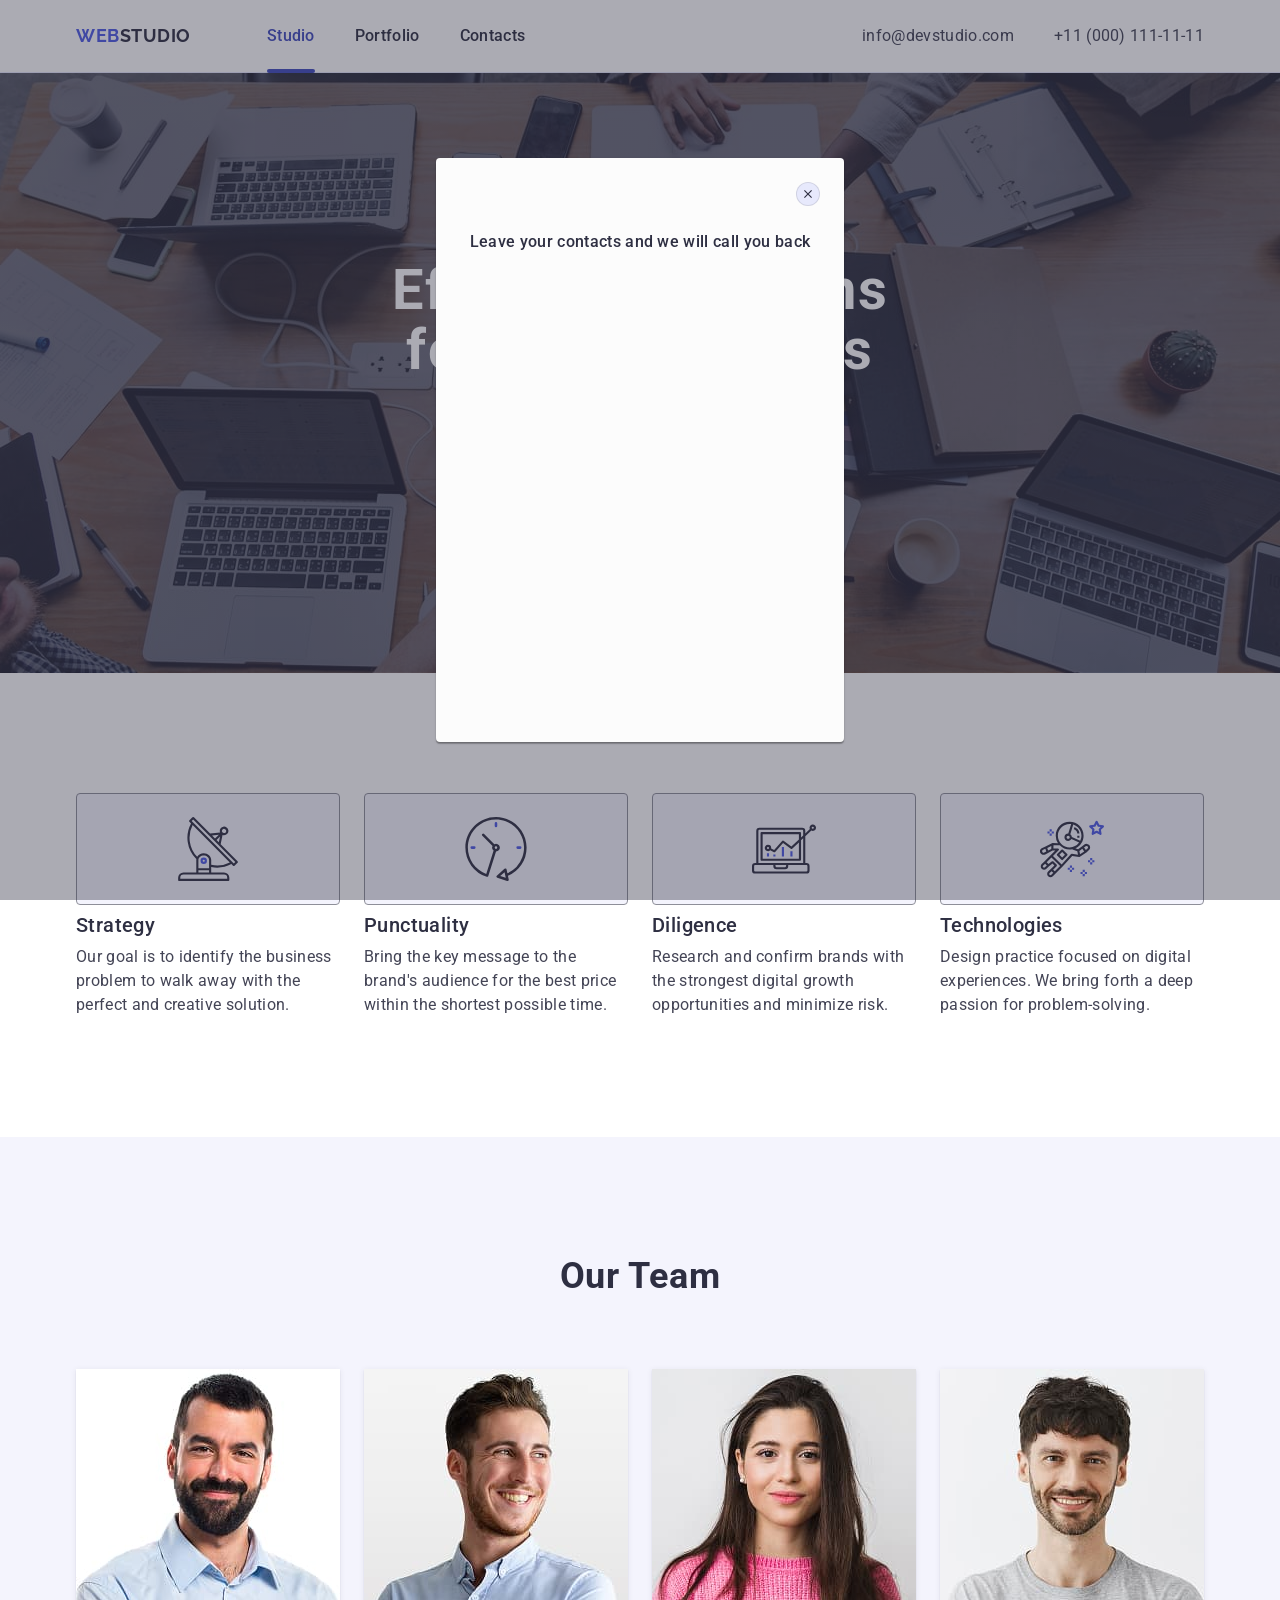
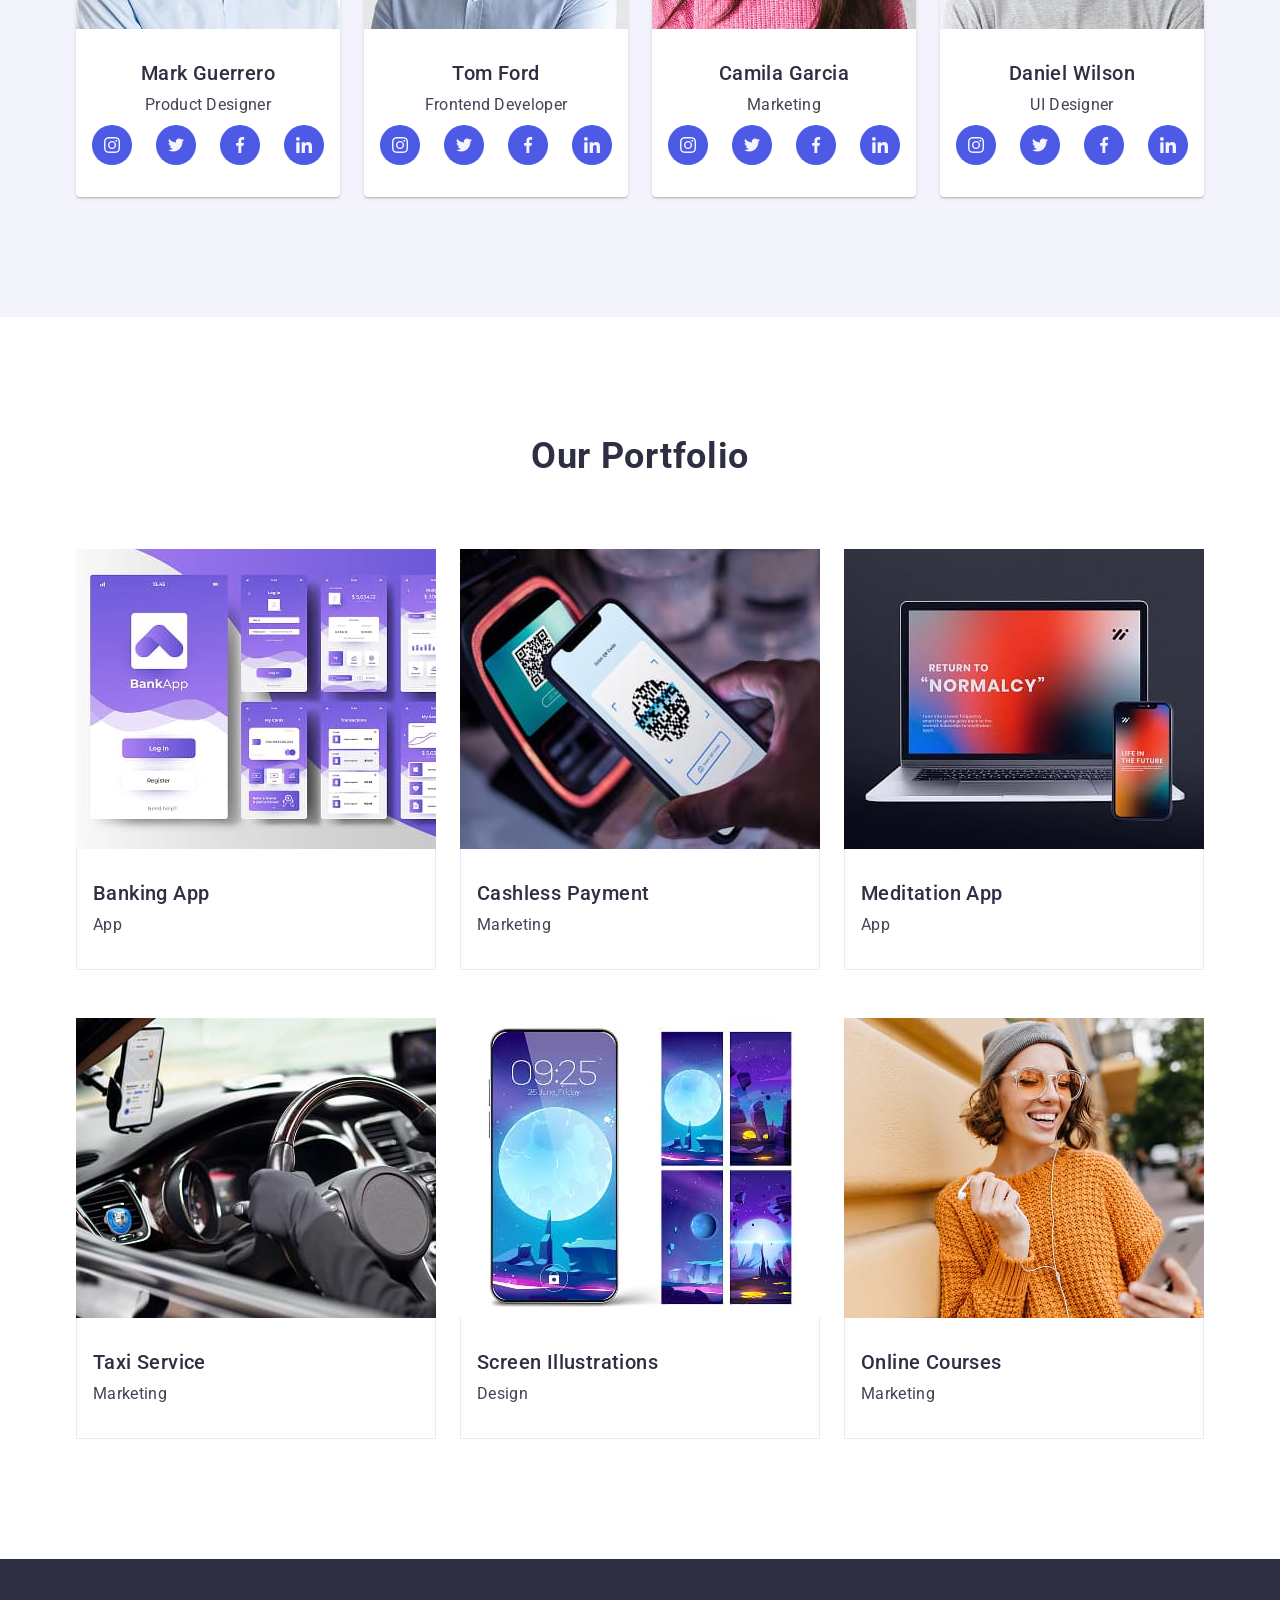
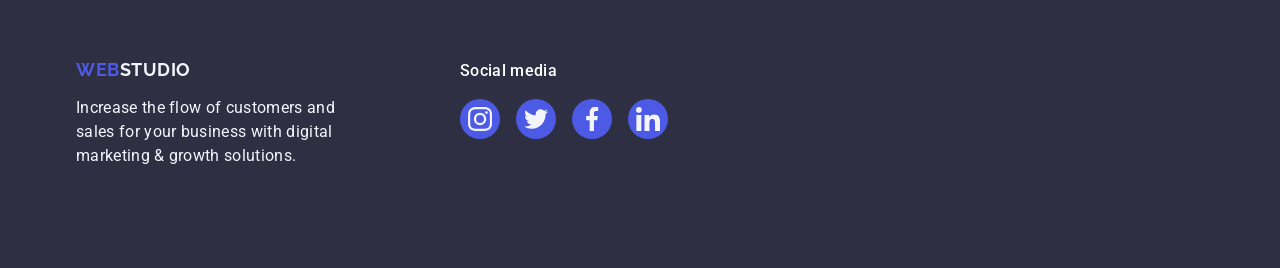
==== index.html @ b30af099 "update file" ====
<!DOCTYPE html>
<html lang="en">
  <head>
    <meta charset="UTF-8" />
    <meta name="viewport" content="width=device-width, initial-scale=1.0" />
    <link rel="preconnect" href="https://fonts.googleapis.com" />
    <link rel="preconnect" href="https://fonts.gstatic.com" crossorigin />
    <link
      href="https://fonts.googleapis.com/css2?family=Raleway:wght@700&family=Roboto:wght@100..900&display=swap"
      rel="stylesheet"
    />
    <link
      rel="stylesheet"
      href="https://cdn.jsdelivr.net/npm/modern-normalize@2.0.0/modern-normalize.min.css"
    />
    <title>Document</title>
    <link rel="stylesheet" href="./css/styles.css" />
  </head>
  <body>
    <!-- HEADER -->
    <header class="header">
      <div class="container header-container">
        <nav class="header-nav">
          <!-- prettier-ignore -->
          <a href="./index.html" class="logo header-logo">
          Web<span class="logo-studio">Studio</span>
        </a>
          <ul class="header-menu">
            <li>
              <a class="header-menu-link current" href="./index.html">Studio</a>
            </li>
            <li><a class="header-menu-link" href="">Portfolio</a></li>
            <li><a class="header-menu-link" href="">Contacts</a></li>
          </ul>
        </nav>
        <address class="contacts">
          <ul class="header-contacts-list">
            <li>
              <a class="header-contacts-link" href="mailto:info@devstudio.com">
                info@devstudio.com
              </a>
            </li>
            <li>
              <a class="header-contacts-link" href="tel:+110001111111">
                +11 (000) 111-11-11
              </a>
            </li>
          </ul>
        </address>
      </div>
    </header>

    <!-- MAIN -->
    <main>
      <!-- HERO SECTION -->
      <section class="hero-section">
        <div class="container">
          <h1 class="hero-title">Effective Solutions for Your Business</h1>
          <button type="button" class="hero-button">Order Service</button>
        </div>
      </section>

      <!-- BENEFITS SECTION -->
      <section class="section">
        <div class="container">
          <h2 class="visually-hidden">Our Benefits</h2>
          <ul class="benefits-list">
            <li class="benefits-item">
              <div class="benefits-icon-wrapper">
                <svg width="64" height="64">
                  <use href="./images/icons.svg#icon-antenna"></use>
                </svg>
              </div>
              <h3 class="benefits-item-title">Strategy</h3>
              <p class="benefits-item-text">
                Our goal is to identify the business problem to walk away with
                the perfect and creative solution.
              </p>
            </li>
            <li class="benefits-item">
              <div class="benefits-icon-wrapper">
                <svg width="64" height="64">
                  <use href="./images/icons.svg#icon-clock"></use>
                </svg>
              </div>
              <h3 class="benefits-item-title">Punctuality</h3>
              <p class="benefits-item-text">
                Bring the key message to the brand's audience for the best price
                within the shortest possible time.
              </p>
            </li>
            <li class="benefits-item">
              <div class="benefits-icon-wrapper">
                <svg width="64" height="64">
                  <use href="./images/icons.svg#icon-diagram"></use>
                </svg>
              </div>
              <h3 class="benefits-item-title">Diligence</h3>
              <p class="benefits-item-text">
                Research and confirm brands with the strongest digital growth
                opportunities and minimize risk.
              </p>
            </li>
            <li class="benefits-item">
              <div class="benefits-icon-wrapper">
                <svg width="64" height="64">
                  <use href="./images/icons.svg#icon-astronaut"></use>
                </svg>
              </div>
              <h3 class="benefits-item-title">Technologies</h3>
              <p class="benefits-item-text">
                Design practice focused on digital experiences. We bring forth a
                deep passion for problem-solving.
              </p>
            </li>
          </ul>
        </div>
      </section>

      <!-- TEAM SECTION -->
      <section class="team-section section">
        <div class="container">
          <h2 class="team-title">Our Team</h2>
          <ul class="team-list">
            <li class="team-item">
              <img
                src="./images/Team-1.jpg"
                alt="A dark-haired bearded man in a light blue shirt"
                width="264"
                height="260"
              />
              <div class="team-content">
                <h3 class="team-item-title">Mark Guerrero</h3>
                <p class="team-item-text">Product Designer</p>
                <ul class="team-social-list">
                  <li class="team-social-item">
                    <a class="team-social-link" href="">
                      <svg class="team-social-icon" width="16" height="16">
                        <use href="./images/icons.svg#icon-instagram"></use>
                      </svg>
                    </a>
                  </li>
                  <li class="team-social-item">
                    <a class="team-social-link" href="">
                      <svg class="team-social-icon" width="16" height="16">
                        <use href="./images/icons.svg#icon-twitter"></use>
                      </svg>
                    </a>
                  </li>
                  <li class="team-social-item">
                    <a class="team-social-link" href="">
                      <svg class="team-social-icon" width="16" height="16">
                        <use href="./images/icons.svg#icon-facebook"></use>
                      </svg>
                    </a>
                  </li>
                  <li class="team-social-item">
                    <a class="team-social-link" href="">
                      <svg class="team-social-icon" width="16" height="16">
                        <use href="./images/icons.svg#icon-linkedin"></use>
                      </svg>
                    </a>
                  </li>
                </ul>
              </div>
            </li>
            <li class="team-item">
              <img
                src="./images/Team-2.jpg"
                alt="A fair-haired man in a light blue shirt"
                width="264"
                height="260"
              />
              <div class="team-content">
                <h3 class="team-item-title">Tom Ford</h3>
                <p class="team-item-text">Frontend Developer</p>
                <ul class="team-social-list">
                  <li class="team-social-item">
                    <a class="team-social-link" href="">
                      <svg class="team-social-icon" width="16" height="16">
                        <use href="./images/icons.svg#icon-instagram"></use>
                      </svg>
                    </a>
                  </li>
                  <li class="team-social-item">
                    <a class="team-social-link" href="">
                      <svg class="team-social-icon" width="16" height="16">
                        <use href="./images/icons.svg#icon-twitter"></use>
                      </svg>
                    </a>
                  </li>
                  <li class="team-social-item">
                    <a class="team-social-link" href="">
                      <svg class="team-social-icon" width="16" height="16">
                        <use href="./images/icons.svg#icon-facebook"></use>
                      </svg>
                    </a>
                  </li>
                  <li class="team-social-item">
                    <a class="team-social-link" href="">
                      <svg class="team-social-icon" width="16" height="16">
                        <use href="./images/icons.svg#icon-linkedin"></use>
                      </svg>
                    </a>
                  </li>
                </ul>
              </div>
            </li>
            <li class="team-item">
              <img
                src="./images/Team-3.jpg"
                alt="A dark-haired woman in a pink sweater"
                width="264"
                height="260"
              />
              <div class="team-content">
                <h3 class="team-item-title">Camila Garcia</h3>
                <p class="team-item-text">Marketing</p>
                <ul class="team-social-list">
                  <li class="team-social-item">
                    <a class="team-social-link" href="">
                      <svg class="team-social-icon" width="16" height="16">
                        <use href="./images/icons.svg#icon-instagram"></use>
                      </svg>
                    </a>
                  </li>
                  <li class="team-social-item">
                    <a class="team-social-link" href="">
                      <svg class="team-social-icon" width="16" height="16">
                        <use href="./images/icons.svg#icon-twitter"></use>
                      </svg>
                    </a>
                  </li>
                  <li class="team-social-item">
                    <a class="team-social-link" href="">
                      <svg class="team-social-icon" width="16" height="16">
                        <use href="./images/icons.svg#icon-facebook"></use>
                      </svg>
                    </a>
                  </li>
                  <li class="team-social-item">
                    <a class="team-social-link" href="">
                      <svg class="team-social-icon" width="16" height="16">
                        <use href="./images/icons.svg#icon-linkedin"></use>
                      </svg>
                    </a>
                  </li>
                </ul>
              </div>
            </li>
            <li class="team-item">
              <img
                src="./images/Team-4.jpg"
                alt="A dark-haired man in a gray T-shirt"
                width="264"
                height="260"
              />
              <div class="team-content">
                <h3 class="team-item-title">Daniel Wilson</h3>
                <p class="team-item-text">UI Designer</p>
                <ul class="team-social-list">
                  <li class="team-social-item">
                    <a class="team-social-link" href="">
                      <svg class="team-social-icon" width="16" height="16">
                        <use href="./images/icons.svg#icon-instagram"></use>
                      </svg>
                    </a>
                  </li>
                  <li class="team-social-item">
                    <a class="team-social-link" href="">
                      <svg class="team-social-icon" width="16" height="16">
                        <use href="./images/icons.svg#icon-twitter"></use>
                      </svg>
                    </a>
                  </li>
                  <li class="team-social-item">
                    <a class="team-social-link" href="">
                      <svg class="team-social-icon" width="16" height="16">
                        <use href="./images/icons.svg#icon-facebook"></use>
                      </svg>
                    </a>
                  </li>
                  <li class="team-social-item">
                    <a class="team-social-link" href="">
                      <svg class="team-social-icon" width="16" height="16">
                        <use href="./images/icons.svg#icon-linkedin"></use>
                      </svg>
                    </a>
                  </li>
                </ul>
              </div>
            </li>
          </ul>
        </div>
      </section>

      <!-- PORTFOLIO SECTION -->
      <section class="section">
        <div class="container">
          <h2 class="portfolio-title">Our Portfolio</h2>
          <ul class="portfolio-list">
            <li class="portfolio-item">
              <div class="portfolio-wrapper">
                <img
                  src="./images/Portfolio-1.jpg"
                  alt="Banking app"
                  width="360"
                  height="300"
                />
                <p class="overlay">
                  14 Stylish and User-Friendly App Design Concepts · Task
                  Manager App · Calorie Tracker App · Exotic Fruit Ecommerce App
                  · Cloud Storage App
                </p>
              </div>
              <div class="portfolio-content">
                <h3 class="portfolio-item-title">Banking App</h3>
                <p class="portfolio-item-text">App</p>
              </div>
            </li>
            <li class="portfolio-item">
              <div class="portfolio-wrapper">
                <img
                  src="./images/Portfolio-2.jpg"
                  alt="Mobile phone"
                  width="360"
                  height="300"
                />
                <p class="overlay">
                  14 Stylish and User-Friendly App Design Concepts · Task
                  Manager App · Calorie Tracker App · Exotic Fruit Ecommerce App
                  · Cloud Storage App
                </p>
              </div>
              <div class="portfolio-content">
                <h3 class="portfolio-item-title">Cashless Payment</h3>
                <p class="portfolio-item-text">Marketing</p>
              </div>
            </li>
            <li class="portfolio-item">
              <div class="portfolio-wrapper">
                <img
                  src="./images/Portfolio-3.jpg"
                  alt="Laptop and mobile phone"
                  width="360"
                  height="300"
                />
                <p class="overlay">
                  14 Stylish and User-Friendly App Design Concepts · Task
                  Manager App · Calorie Tracker App · Exotic Fruit Ecommerce App
                  · Cloud Storage App
                </p>
              </div>
              <div class="portfolio-content">
                <h3 class="portfolio-item-title">Meditation App</h3>
                <p class="portfolio-item-text">App</p>
              </div>
            </li>
            <li class="portfolio-item">
              <div class="portfolio-wrapper">
                <img
                  src="./images/Portfolio-4.jpg"
                  alt="Steering wheel"
                  width="360"
                  height="300"
                />
                <p class="overlay">
                  14 Stylish and User-Friendly App Design Concepts · Task
                  Manager App · Calorie Tracker App · Exotic Fruit Ecommerce App
                  · Cloud Storage App
                </p>
              </div>
              <div class="portfolio-content">
                <h3 class="portfolio-item-title">Taxi Service</h3>
                <p class="portfolio-item-text">Marketing</p>
              </div>
            </li>
            <li class="portfolio-item">
              <div class="portfolio-wrapper">
                <img
                  src="./images/Portfolio-5.jpg"
                  alt="Mobile phone and images of the moon"
                  width="360"
                  height="300"
                />
                <p class="overlay">
                  14 Stylish and User-Friendly App Design Concepts · Task
                  Manager App · Calorie Tracker App · Exotic Fruit Ecommerce App
                  · Cloud Storage App
                </p>
              </div>
              <div class="portfolio-content">
                <h3 class="portfolio-item-title">Screen Illustrations</h3>
                <p class="portfolio-item-text">Design</p>
              </div>
            </li>
            <li class="portfolio-item">
              <div class="portfolio-wrapper">
                <img
                  src="./images/Portfolio-6.jpg"
                  alt="Girl in orange sweater"
                  width="360"
                  height="300"
                />
                <p class="overlay">
                  14 Stylish and User-Friendly App Design Concepts · Task
                  Manager App · Calorie Tracker App · Exotic Fruit Ecommerce App
                  · Cloud Storage App
                </p>
              </div>
              <div class="portfolio-content">
                <h3 class="portfolio-item-title">Online Courses</h3>
                <p class="portfolio-item-text">Marketing</p>
              </div>
            </li>
          </ul>
        </div>
      </section>
    </main>

    <!-- FOOTER -->
    <footer class="footer">
      <div class="container footer-container">
        <div class="footer-wrapper">
          <!-- prettier-ignore -->
          <a class="logo footer-logo" href="./index.html">
          Web<span class="footer-logo-studio">Studio</span>
        </a>
          <p class="footer-text">
            Increase the flow of customers and sales for your business with
            digital marketing & growth solutions.
          </p>
        </div>

        <div>
          <p class="footer-title">Social media</p>
          <ul class="footer-icon-list">
            <li class="footer-icon-item">
              <a href="" class="footer-icon-link">
                <svg class="footer-icon" width="24" height="24">
                  <use href="./images/icons.svg#icon-instagram"></use>
                </svg>
              </a>
            </li>
            <li class="footer-icon-item">
              <a href="" class="footer-icon-link">
                <svg class="footer-icon" width="24" height="24">
                  <use href="./images/icons.svg#icon-twitter"></use>
                </svg>
              </a>
            </li>
            <li class="footer-icon-item">
              <a href="" class="footer-icon-link">
                <svg class="footer-icon" width="24" height="24">
                  <use href="./images/icons.svg#icon-facebook"></use>
                </svg>
              </a>
            </li>
            <li class="footer-icon-item">
              <a href="" class="footer-icon-link">
                <svg class="footer-icon" width="24" height="24">
                  <use href="./images/icons.svg#icon-linkedin"></use>
                </svg>
              </a>
            </li>
          </ul>
        </div>
      </div>
    </footer>

    <div class="backdrop is-open">
      <div class="modal">
        <button type="button" class="modal-close-btn">
          <svg class="modal-close-icon" width="8" height="8">
            <use href="./images/icons.svg#icon-close"></use>
          </svg>
        </button>
        <p class="modal-title">Leave your contacts and we will call you back</p>
      </div>
    </div>
  </body>
</html>
---- css/styles.css ----
body {
  font-family: 'Roboto', sans-serif;
  background-color: #ffffff;
  color: #434455;
}

h1,
h2,
h3,
h4,
h5,
h6,
p {
  margin: 0;
}

ul {
  list-style-type: none;
  margin: 0;
  padding-left: 0;
}

a {
  text-decoration: none;
}

img {
  display: block;
  width: 100%;
  height: auto;
}

.section {
  padding: 120px 0;
}

.container {
  max-width: 1158px;
  padding: 0 15px;
  margin: 0 auto;
}

/* HEADER */

.header {
  border-bottom: 1px solid #e7e9fc;
  box-shadow: 0px 2px 1px rgba(46, 47, 66, 0.08),
    0px 1px 1px rgba(46, 47, 66, 0.16), 0px 1px 6px rgba(46, 47, 66, 0.08);
}

.header-container {
  display: flex;
  justify-content: space-between;
}

.header-nav {
  display: flex;
  align-items: center;
}

.logo {
  font-family: 'Raleway', sans-serif;
  font-weight: 700;
  font-size: 18px;
  color: #4d5ae5;
  text-transform: uppercase;
  letter-spacing: 0.03em;
  line-height: 1.17;
  text-align: left;
}

.header-logo {
  margin-right: 76px;
}

.logo-studio {
  color: #2e2f42;
}

.header-menu {
  display: flex;
  gap: 40px;
}

.header-menu-link {
  font-size: 16px;
  font-weight: 500;
  color: #2e2f42;
  line-height: 1.5;
  letter-spacing: 0.02em;
  text-align: left;

  display: inline-block;
  padding: 24px 0;

  position: relative;
  transition: color 250ms cubic-bezier(0.4, 0, 0.2, 1);
}

.header-menu-link:hover,
.header-menu-link:focus {
  color: #404bbf;
}

.current {
  color: #404bbf;
}

.header-menu-link.current::after {
  position: absolute;
  content: '';
  display: block;
  left: 0;
  bottom: -1px;
  width: 100%;
  height: 4px;
  background-color: #404bbf;
  border-radius: 2px;
}

.contacts {
  font-style: normal;
}

.header-contacts-list {
  display: flex;
  gap: 40px;
}

.header-contacts-link {
  font-size: 16px;
  color: #434455;
  line-height: 1.5;
  letter-spacing: 0.02em;
  text-align: left;

  display: inline-block;
  padding: 24px 0;

  transition: color 250ms cubic-bezier(0.4, 0, 0.2, 1);
}

.header-contacts-link:hover,
.header-contacts-link:focus {
  color: #404bbf;
}

/* HERO SECTION */

.hero-section {
  max-width: 1440px;
  margin: 0 auto;
  background-color: #2e2f42;
  padding: 188px 0;
  background-image: linear-gradient(
      rgba(46, 47, 66, 0.7),
      rgba(46, 47, 66, 0.7)
    ),
    url(../images/Hero.jpg);
  background-repeat: no-repeat;
  background-position: center;
  background-size: cover;
}

.hero-title {
  font-size: 56px;
  color: #ffffff;
  line-height: 1.07;
  letter-spacing: 0.02em;
  text-align: center;

  max-width: 496px;
  margin: 0 auto;
}

.hero-button {
  font-size: 16px;
  font-weight: 500;
  background-color: #4d5ae5;
  color: #ffffff;
  line-height: 1.5;
  letter-spacing: 0.04em;
  text-align: center;
  cursor: pointer;
  display: block;
  margin: 48px auto 0 auto;
  padding: 16px 32px;
  border: none;
  border-radius: 4px;
  min-width: 169px;
  transition: background-color 250ms cubic-bezier(0.4, 0, 0.2, 1);
}

.hero-button:hover,
.hero-button:focus {
  background-color: #404bbf;
}

/* BENEFITS SECTION */

.visually-hidden {
  position: absolute;
  width: 1px;
  height: 1px;
  margin: -1px;
  border: 0;
  padding: 0;
  white-space: nowrap;
  clip-path: inset(100%);
  clip: rect(0, 0, 0, 0);
  overflow: hidden;
}

.benefits-list {
  display: flex;
  gap: 24px;
}

.benefits-item {
  width: calc((100% - 72px) / 4);
}

.benefits-icon-wrapper {
  display: flex;
  width: 100%;
  height: 112px;
  background-color: #f4f4fd;
  border: 1px solid #8e8f99;
  border-radius: 4px;
  justify-content: center;
  align-items: center;
  margin-bottom: 8px;
}

.benefits-item-title {
  font-size: 20px;
  font-weight: 500;
  color: #2e2f42;
  line-height: 1.2;
  letter-spacing: 0.02em;
  text-align: left;
  margin-bottom: 8px;
}

.benefits-item-text {
  font-size: 16px;
  color: #434455;
  line-height: 1.5;
  letter-spacing: 0.02em;
  text-align: left;
}

/* TEAM SECTION */

.team-section {
  background-color: #f4f4fd;
}

.team-title {
  font-size: 36px;
  color: #2e2f42;
  line-height: 1.11;
  letter-spacing: 0.02em;
  text-align: center;
  text-transform: capitalize;
  margin-bottom: 72px;
}

.team-list {
  display: flex;
  gap: 24px;
}

.team-item {
  background-color: #ffffff;
  border-radius: 0 0 4px 4px;
  width: calc((100% - 72px) / 4);
  box-shadow: 0 2px 1px 0 rgba(46, 47, 66, 0.08),
    0 1px 1px 0 rgba(46, 47, 66, 0.16), 0 1px 6px 0 rgba(46, 47, 66, 0.08);
}

.team-item-title {
  font-size: 20px;
  font-weight: 500;
  color: #2e2f42;
  line-height: 1.2;
  letter-spacing: 0.02em;
  text-align: center;
  margin-bottom: 8px;
}

.team-item-text {
  font-size: 16px;
  color: #434455;
  line-height: 1.5;
  letter-spacing: 0.02em;
  text-align: center;
  margin-bottom: 8px;
}

.team-content {
  padding: 32px 0;
}

.team-social-list {
  display: flex;
  justify-content: center;
  gap: 24px;
}

.team-social-item {
  width: 40px;
  height: 40px;
}

.team-social-link {
  background-color: #4d5ae5;
  display: flex;
  justify-content: center;
  align-items: center;
  width: 100%;
  height: 100%;
  border-radius: 50%;
  transition: background-color 250ms cubic-bezier(0.4, 0, 0.2, 1);
}

.team-social-link:hover,
.team-social-link:focus {
  background-color: #404bbf;
}

.team-social-icon {
  fill: #f4f4fd;
}

/* PORTFOLIO SECTION */

.portfolio-title {
  font-size: 36px;
  color: #2e2f42;
  line-height: 1.11;
  letter-spacing: 0.02em;
  text-align: center;
  text-transform: capitalize;
  margin-bottom: 72px;
}

.portfolio-list {
  display: flex;
  flex-wrap: wrap;
  column-gap: 24px;
  row-gap: 48px;
}

.portfolio-item {
  width: calc((100% - 48px) / 3);
  box-shadow: none;
  transition: box-shadow 250ms cubic-bezier(0.4, 0, 0.2, 1);
  cursor: pointer;
}

.portfolio-item:hover,
.portfolio-item:focus {
  box-shadow: 0 2px 1px 0 rgba(46, 47, 66, 0.08),
    0 1px 1px 0 rgba(46, 47, 66, 0.16), 0 1px 6px 0 rgba(46, 47, 66, 0.08);
}

.portfolio-wrapper {
  position: relative;
  overflow: hidden;
}

.overlay {
  position: absolute;
  top: 0;
  left: 0;
  transform: translateY(100%);
  transition: transform 250ms cubic-bezier(0.4, 0, 0.2, 1);
  background-color: #4d5ae5;
  width: 100%;
  height: 100%;
  padding: 40px 32px;
  color: #f4f4fd;
  font-size: 16px;
  line-height: 1.5;
  letter-spacing: 0.02em;
}

.portfolio-item:hover .overlay,
.portfolio-item:focus .overlay {
  transform: translateY(0);
}

.portfolio-item-title {
  font-size: 20px;
  font-weight: 500;
  color: #2e2f42;
  line-height: 1.2;
  letter-spacing: 0.02em;
  text-align: left;
  margin-bottom: 8px;
}

.portfolio-item-text {
  font-size: 16px;
  color: #434455;
  line-height: 1.5;
  letter-spacing: 0.02em;
  text-align: left;
}

.portfolio-content {
  padding: 32px 16px;
  border-bottom: 1px solid #e7e9fc;
  border-left: 1px solid #e7e9fc;
  border-right: 1px solid #e7e9fc;
}

/* FOOTER */

.footer {
  background-color: #2e2f42;
  padding: 100px 0;
}

.footer-logo {
  display: inline-block;
  margin-bottom: 16px;
}

.footer-logo-studio {
  color: #f4f4fd;
}

.footer-text {
  font-size: 16px;
  color: #f4f4fd;
  line-height: 1.5;
  letter-spacing: 0.02em;
  text-align: left;
  width: 264px;
}

.footer-container {
  display: flex;
  align-items: baseline;
}

.footer-wrapper {
  margin-right: 120px;
}

.footer-title {
  font-weight: 500;
  font-size: 16px;
  line-height: 1.5;
  letter-spacing: 0.02em;
  color: #fff;
  margin-bottom: 16px;
}

.footer-icon-list {
  display: flex;
  justify-content: center;
  gap: 16px;
}

.footer-icon-item {
  width: 40px;
  height: 40px;
}

.footer-icon-link {
  display: flex;
  justify-content: center;
  align-items: center;
  width: 100%;
  height: 100%;
  background-color: #4d5ae5;
  border-radius: 50%;
  transition: background-color 250ms cubic-bezier(0.4, 0, 0.2, 1);
}

.footer-icon-link:hover,
.footer-icon-link:focus {
  background-color: #31d0aa;
}

.footer-icon {
  fill: #f4f4fd;
}

.backdrop {
  position: fixed;
  top: 0;
  left: 0;
  width: 100%;
  height: 100%;
  background-color: rgba(46, 47, 66, 0.4);
  opacity: 0;
  visibility: hidden;
  pointer-events: none;
}

.backdrop.is-open {
  opacity: 1;
  visibility: visible;
  pointer-events: auto;
  transition: opacity 250ms cubic-bezier(0.4, 0, 0.2, 1),
    visibility 250ms cubic-bezier(0.4, 0, 0.2, 1);
}

.modal {
  position: absolute;
  top: 50%;
  left: 50%;
  width: 408px;
  min-height: 584px;
  border-radius: 4px;
  box-shadow: 0 1px 1px 0 rgba(0, 0, 0, 0.14), 0 1px 3px 0 rgba(0, 0, 0, 0.12),
    0 2px 1px 0 rgba(0, 0, 0, 0.2);
  background-color: #fcfcfc;
  transform: translate(-50%, -50%);
  transition: transform 250ms cubic-bezier(0.4, 0, 0.2, 1);
  padding: 24px;
}

.backdrop:not(.is-open) .modal {
  transform: translate(-50%, -50%), scaleX(1.5);
}

.modal-close-btn {
  display: flex;
  justify-content: center;
  align-items: center;
  width: 24px;
  height: 24px;
  border-radius: 100%;
  border: 1px solid rgba(0, 0, 0, 0.1);
  background-color: #e7e9fc;
  transition: background-color 250ms cubic-bezier(0.4, 0, 0.2, 1),
    border 250ms cubic-bezier(0.4, 0, 0.2, 1);

  position: absolute;
  top: 24px;
  right: 24px;
}

.modal-close-btn:hover,
.modal-close-btn:focus {
  background-color: #404bbf;
  border: none;
}

.modal-close-icon {
  fill: #2e2f42;
  transition: fill 250ms cubic-bezier(0.4, 0, 0.2, 1);
}

.modal-close-btn:hover .modal-close-icon {
  fill: #ffffff;
}

.modal-close-btn:focus .modal-close-icon {
  fill: #ffffff;
}

.modal-title {
  font-weight: 500;
  font-size: 16px;
  line-height: 1.5;
  letter-spacing: 0.02em;
  text-align: center;
  color: #2e2f42;
  margin-top: 48px;
}
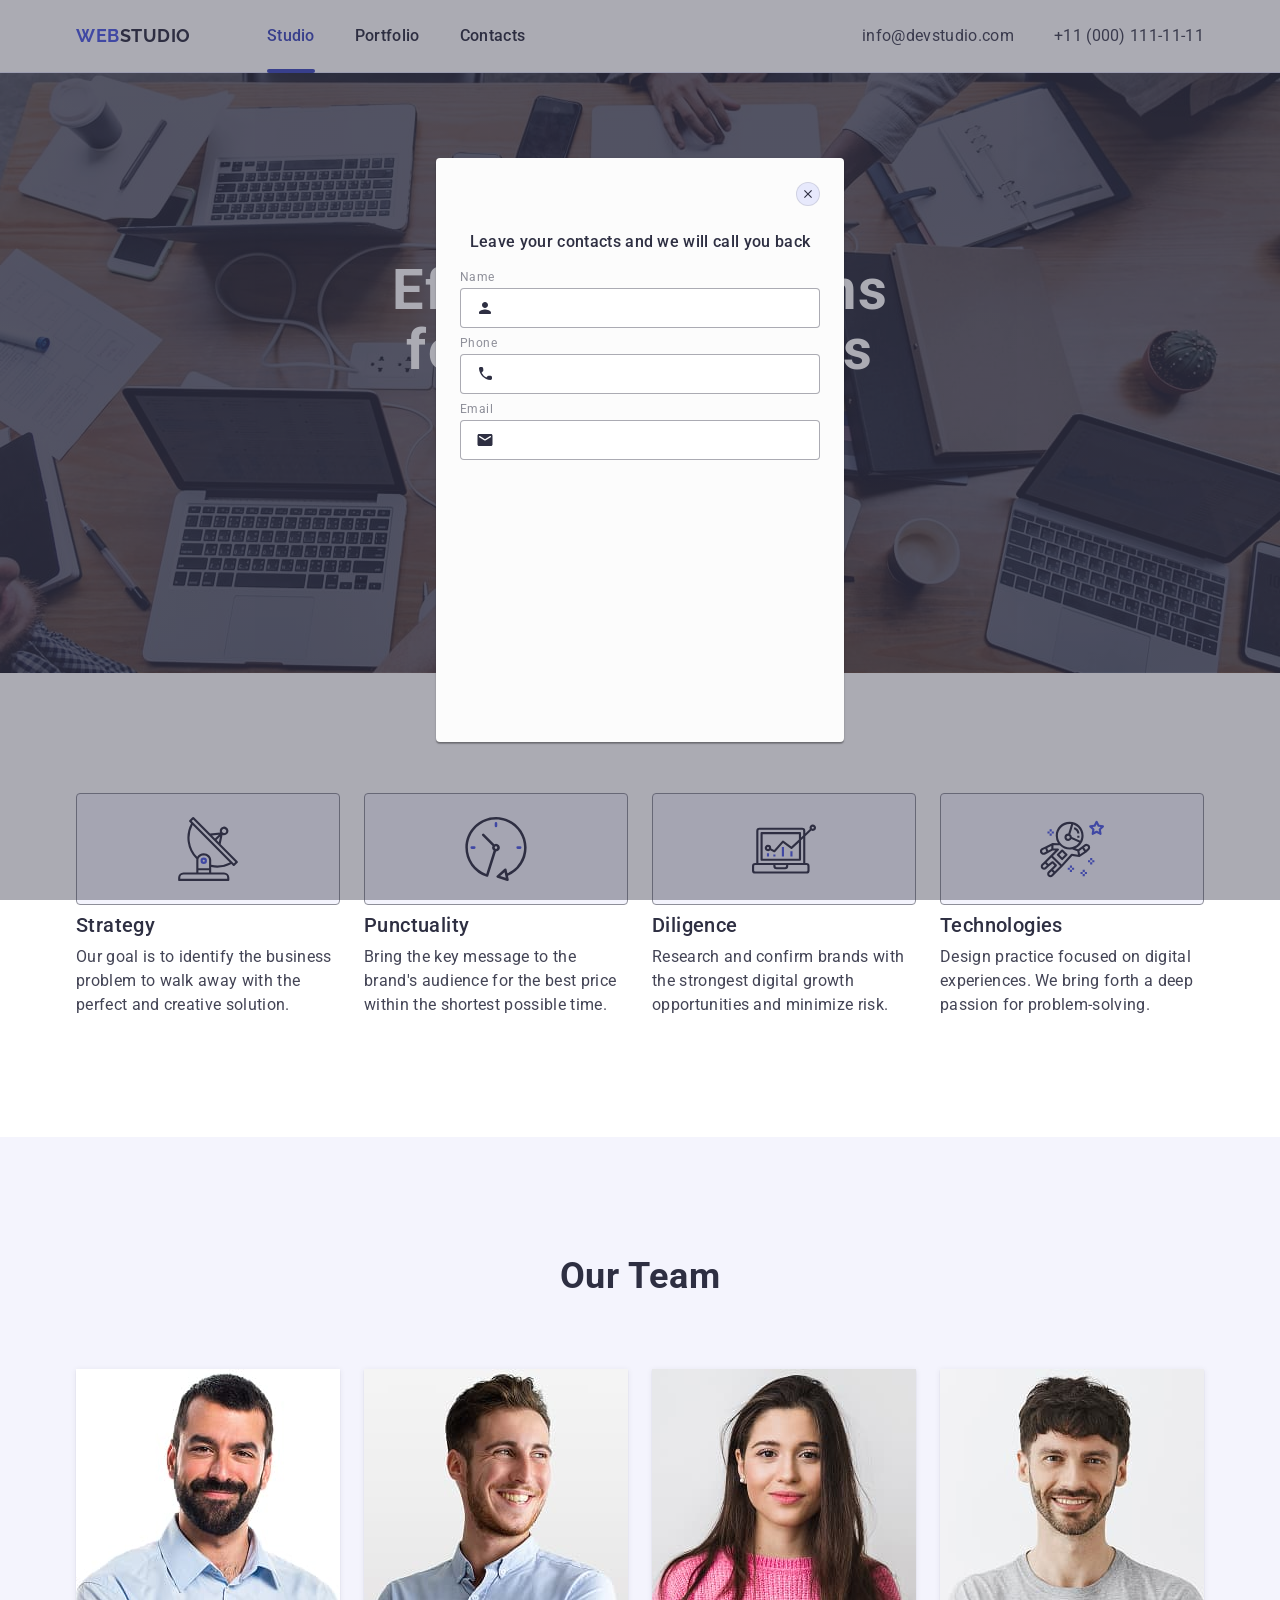
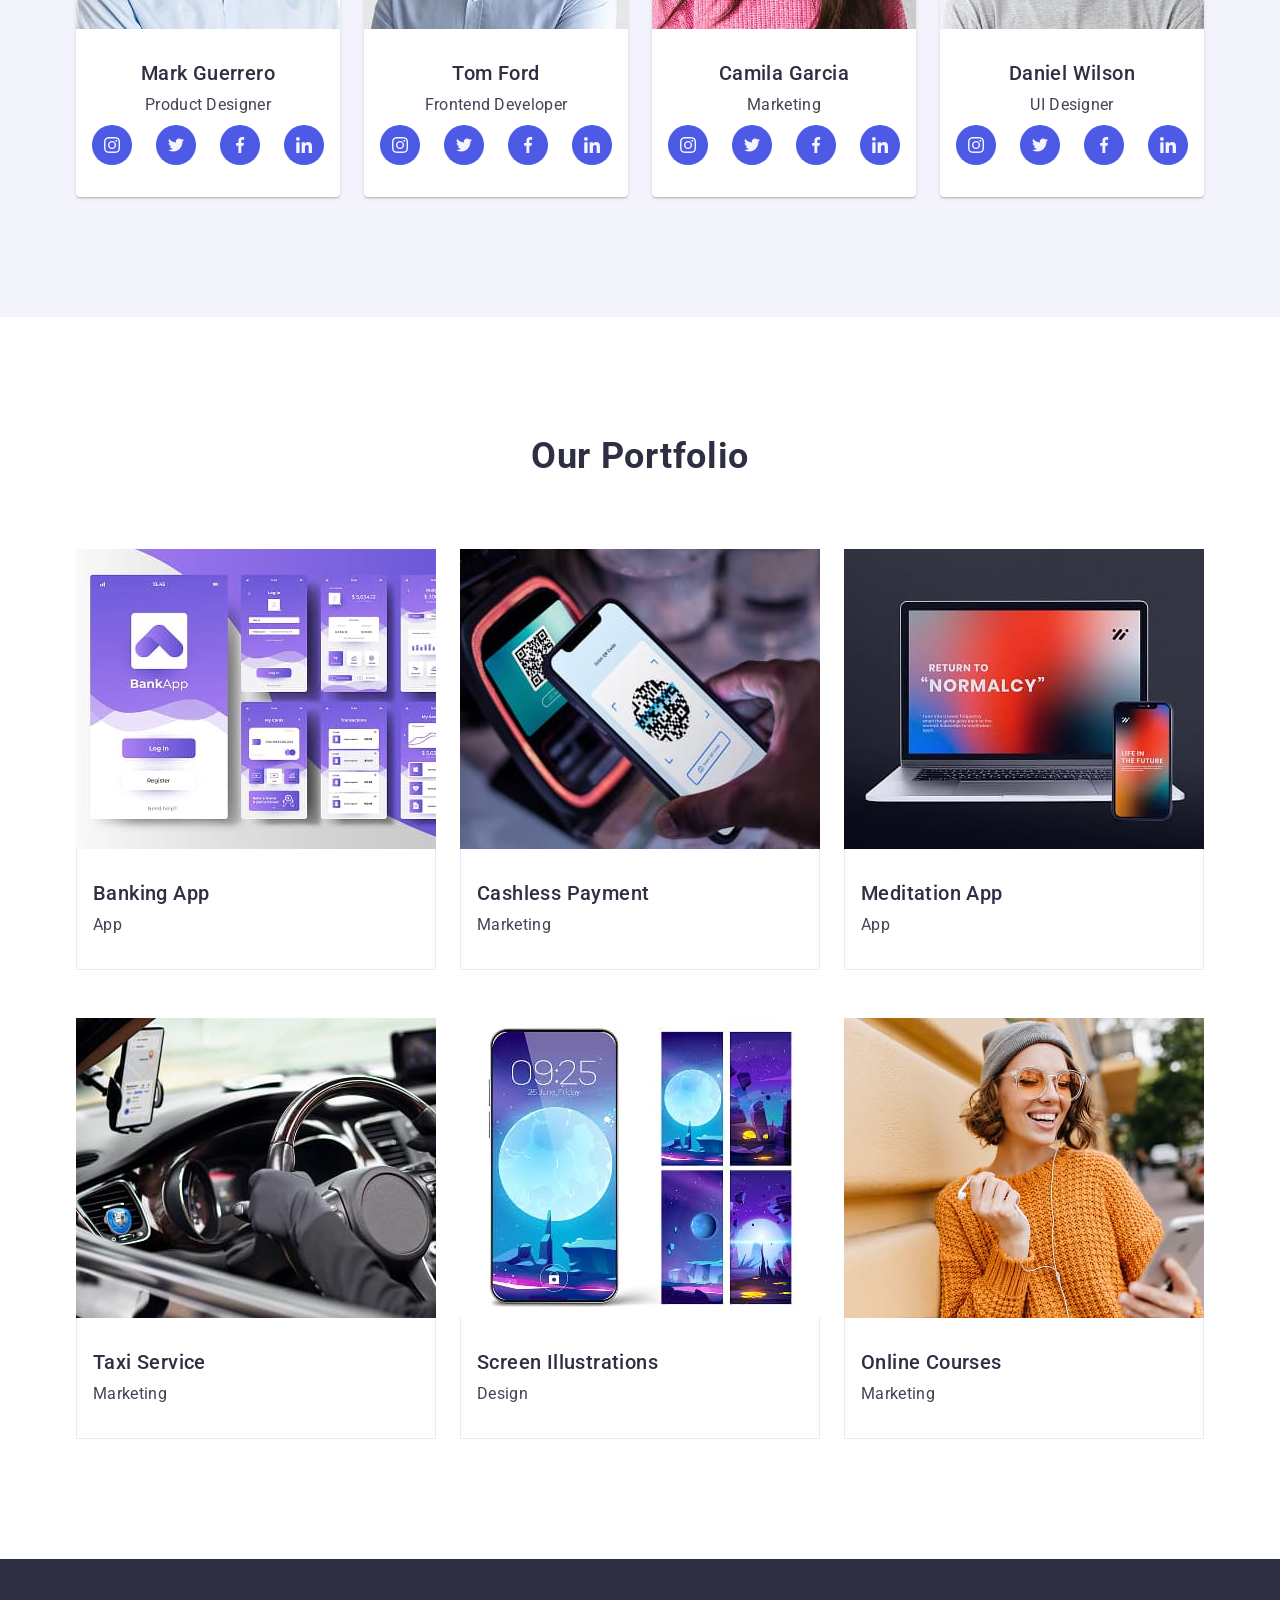
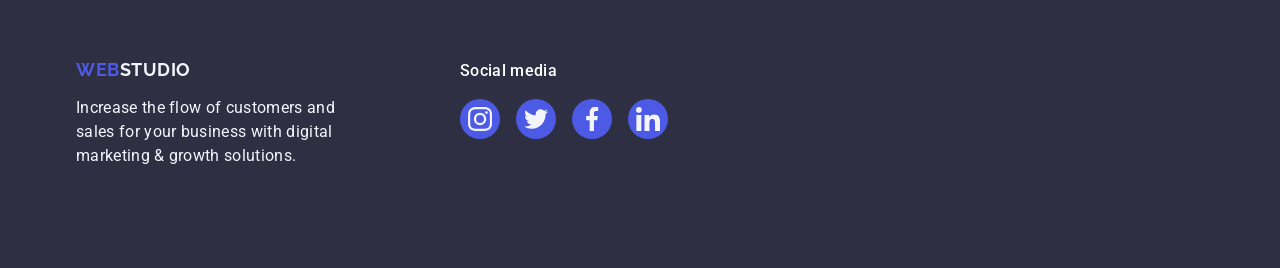
==== commit 773a4150: "update file" ====
--- a/index.html
+++ b/index.html
@@ -476,6 +476,29 @@
           </svg>
         </button>
         <p class="modal-title">Leave your contacts and we will call you back</p>
+        <form name="modal-form">
+          <label class="modal-label" for="name">Name</label>
+          <div class="modal-input-group">
+            <input class="modal-input-field" type="text" id="name" />
+            <svg class="modal-input-icon" width="18" height="24">
+              <use href="./images/icons.svg#icon-person"></use>
+            </svg>
+          </div>
+          <label class="modal-label" for="tel">Phone</label>
+          <div class="modal-input-group">
+            <input class="modal-input-field" type="tel" name="tel" />
+            <svg class="modal-input-icon" width="18" height="24">
+              <use href="./images/icons.svg#icon-phone"></use>
+            </svg>
+          </div>
+          <label class="modal-label" for="email">Email</label>
+          <div class="modal-input-group">
+            <input class="modal-input-field" type="email" id="email" />
+            <svg class="modal-input-icon" width="18" height="24">
+              <use href="./images/icons.svg#icon-email"></use>
+            </svg>
+          </div>
+        </form>
       </div>
     </div>
   </body>
--- a/css/styles.css
+++ b/css/styles.css
@@ -522,7 +522,7 @@
   background-color: #fcfcfc;
   transform: translate(-50%, -50%);
   transition: transform 250ms cubic-bezier(0.4, 0, 0.2, 1);
-  padding: 24px;
+  padding: 72px 24px 24px 24px;
 }
 
 .backdrop:not(.is-open) .modal {
@@ -544,6 +544,7 @@
   position: absolute;
   top: 24px;
   right: 24px;
+  cursor: pointer;
 }
 
 .modal-close-btn:hover,
@@ -557,10 +558,7 @@
   transition: fill 250ms cubic-bezier(0.4, 0, 0.2, 1);
 }
 
-.modal-close-btn:hover .modal-close-icon {
-  fill: #ffffff;
-}
-
+.modal-close-btn:hover .modal-close-icon,
 .modal-close-btn:focus .modal-close-icon {
   fill: #ffffff;
 }
@@ -572,5 +570,43 @@
   letter-spacing: 0.02em;
   text-align: center;
   color: #2e2f42;
-  margin-top: 48px;
-}
+  margin-bottom: 16px;
+}
+
+.modal-label {
+  display: block;
+  font-size: 12px;
+  line-height: 1.17;
+  letter-spacing: 0.04em;
+  color: #8e8f99;
+  margin-bottom: 4px;
+}
+
+.modal-input-group {
+  position: relative;
+  margin-bottom: 8px;
+}
+
+.modal-input-field {
+  width: 360px;
+  height: 40px;
+  padding: 0;
+  padding-left: 38px;
+  border: 1px solid rgba(46, 47, 66, 0.4);
+  border-radius: 4px;
+}
+
+.modal-input-field:focus {
+  border: 1px solid #4d5ae5;
+}
+
+.modal-input-icon {
+  position: absolute;
+  top: 8px;
+  left: 16px;
+  fill: #2e2f42;
+}
+
+.modal-input-field:focus + .modal-input-icon {
+  fill: #4d5ae5;
+}
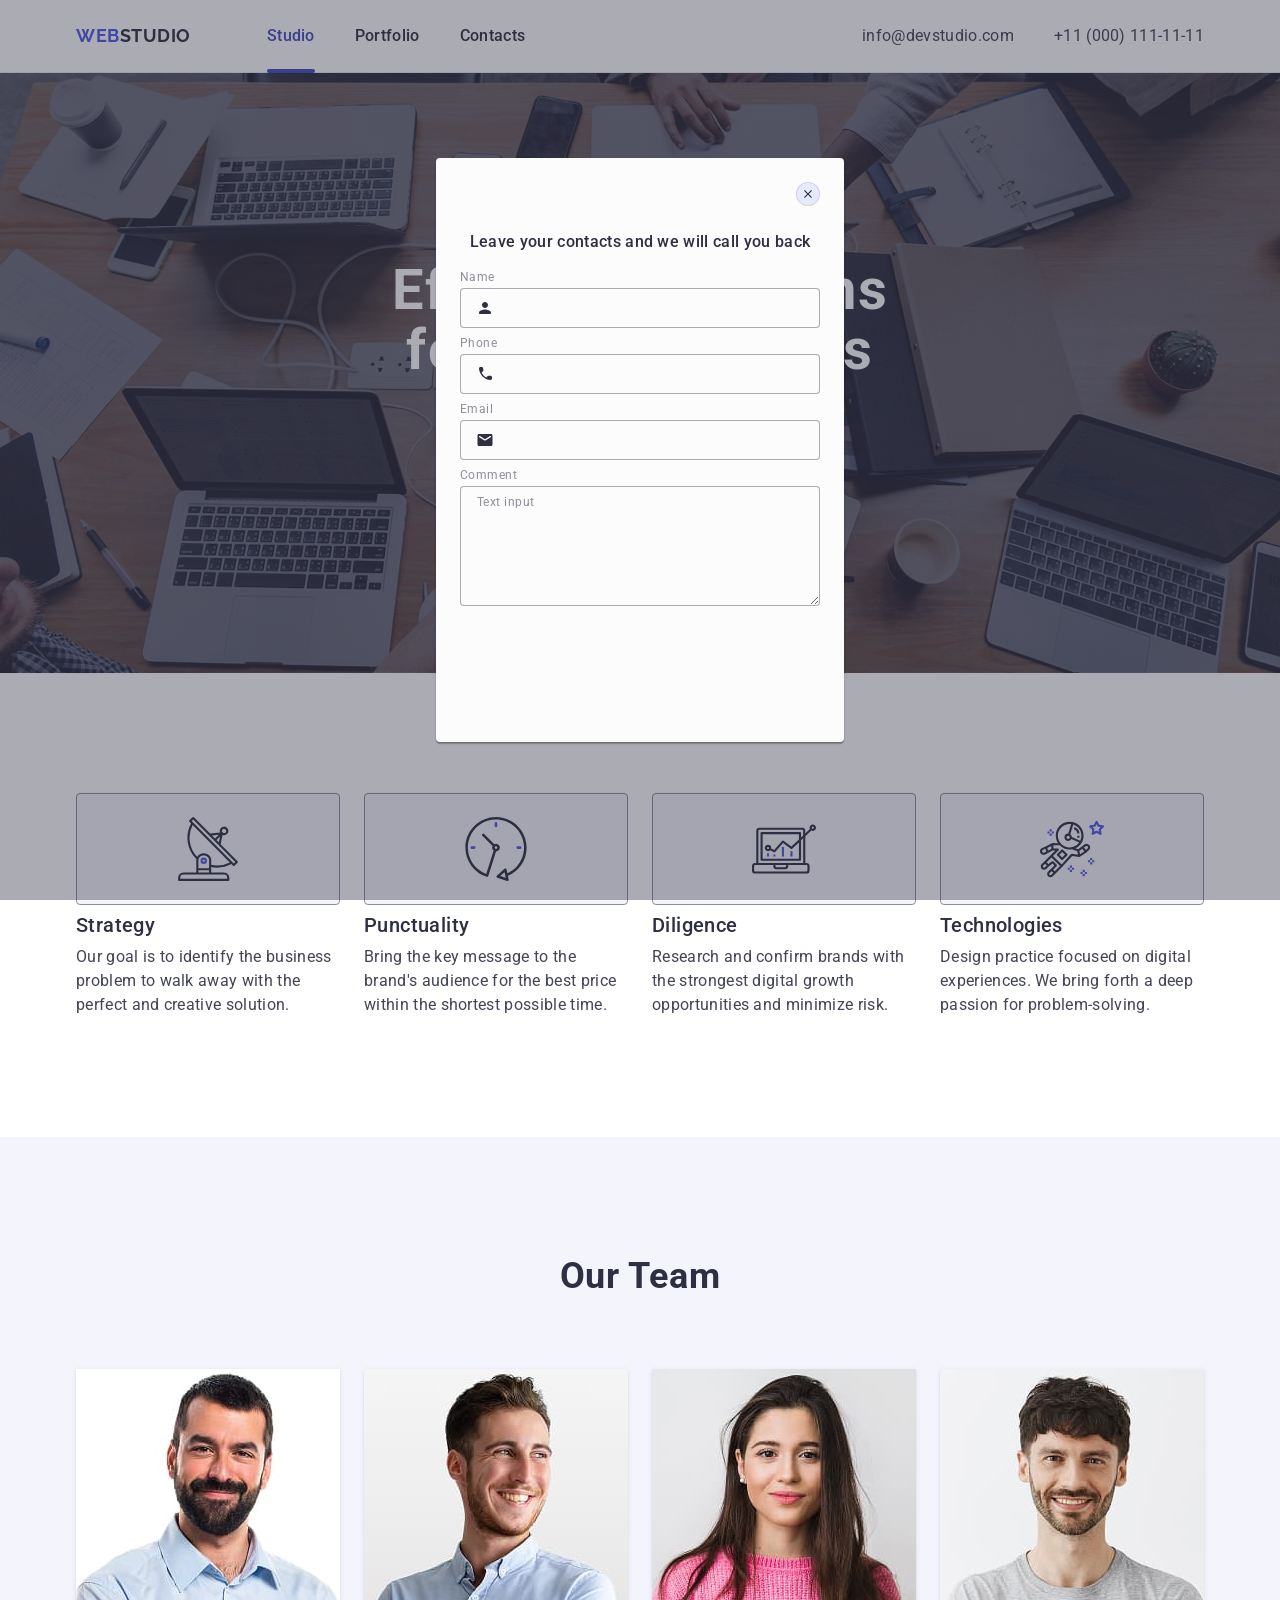
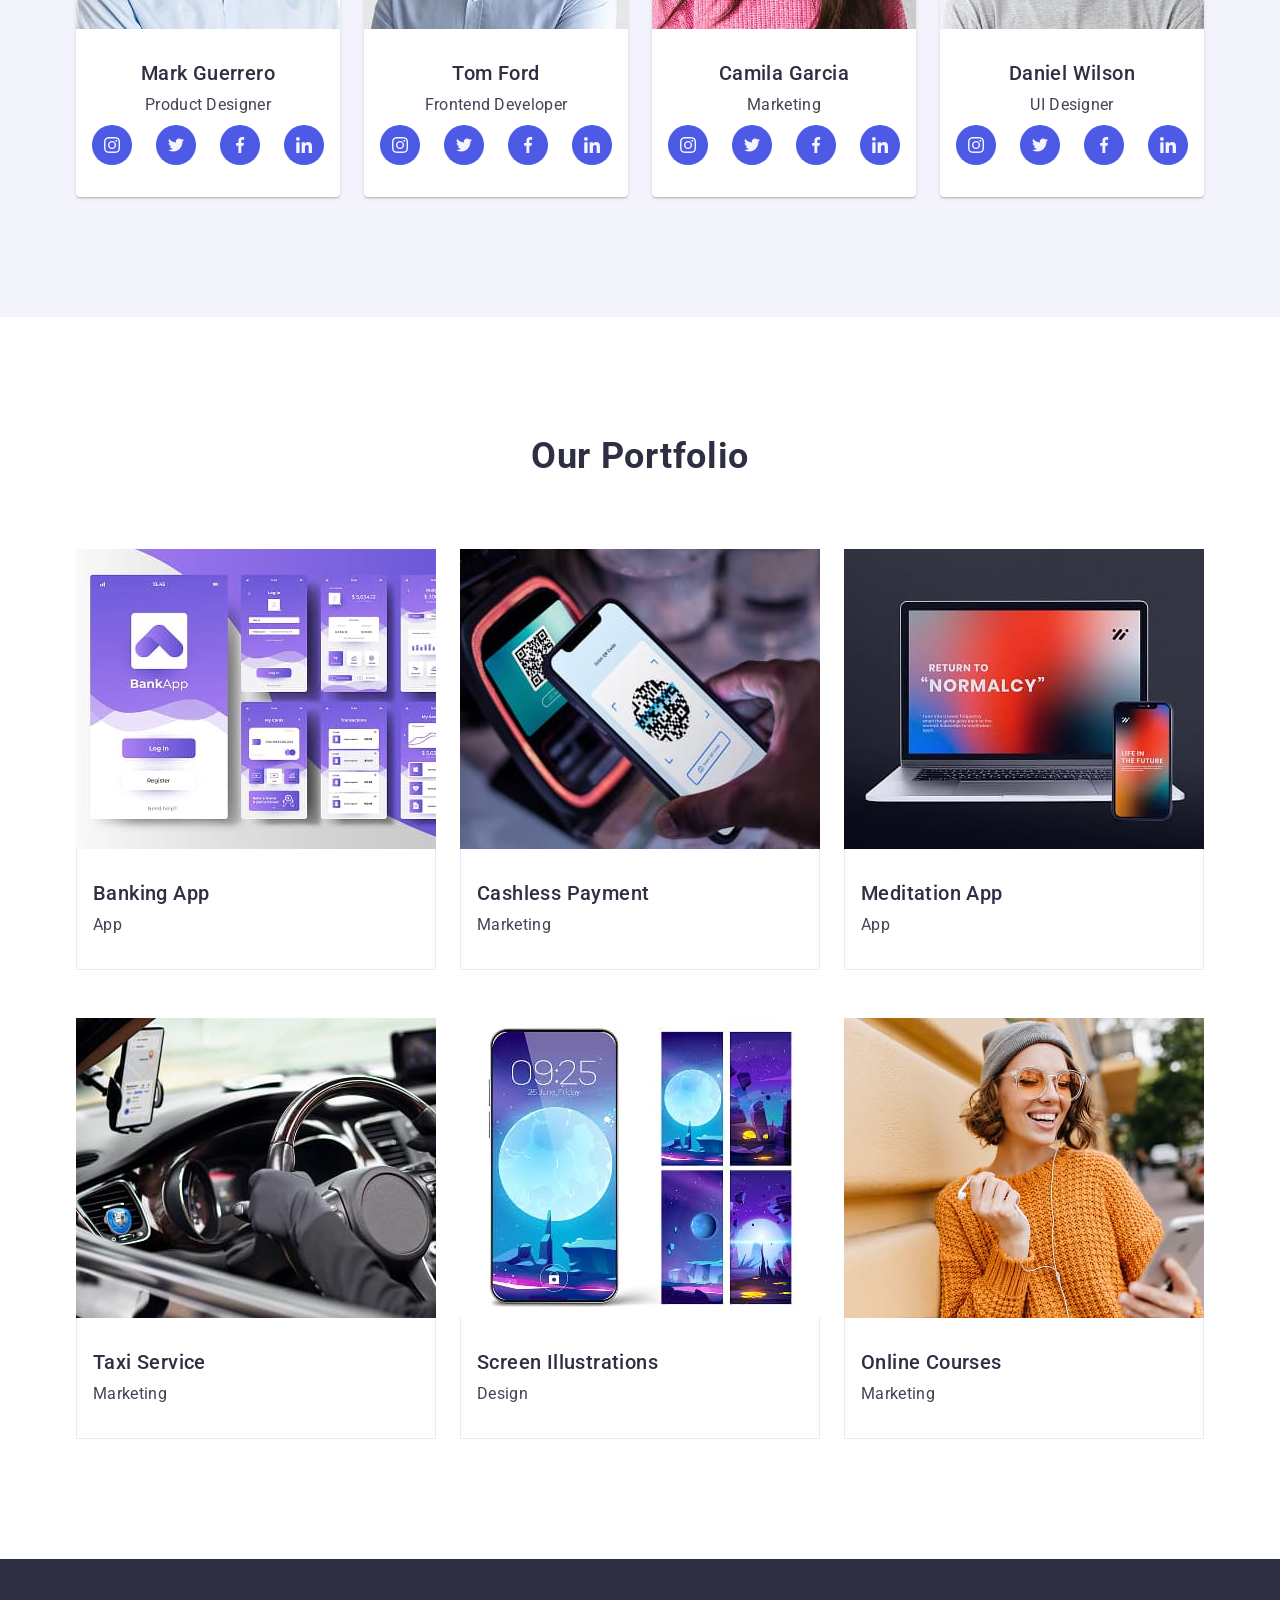
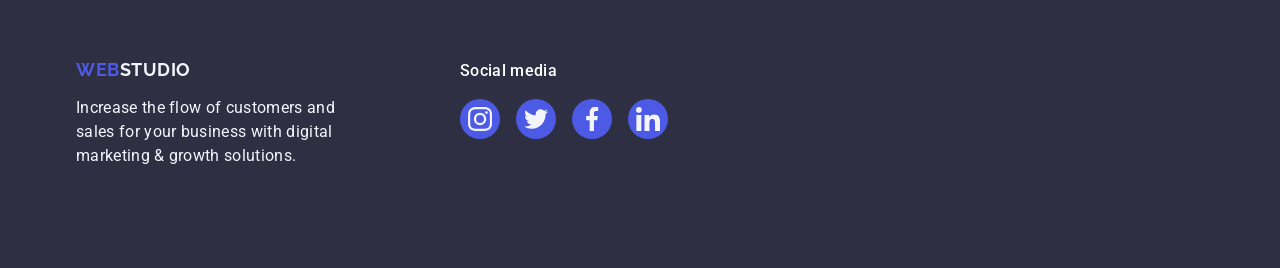
==== commit 6269113f: "update file" ====
--- a/index.html
+++ b/index.html
@@ -468,6 +468,7 @@
       </div>
     </footer>
 
+    <!-- MODAL -->
     <div class="backdrop is-open">
       <div class="modal">
         <button type="button" class="modal-close-btn">
@@ -476,6 +477,8 @@
           </svg>
         </button>
         <p class="modal-title">Leave your contacts and we will call you back</p>
+
+        <!-- MODAL FORM -->
         <form name="modal-form">
           <label class="modal-label" for="name">Name</label>
           <div class="modal-input-group">
@@ -498,6 +501,13 @@
               <use href="./images/icons.svg#icon-email"></use>
             </svg>
           </div>
+          <label class="modal-label" for="textarea">Comment</label>
+          <textarea
+            class="modal-textarea"
+            name="textarea"
+            id="textarea"
+            placeholder="Text input"
+          ></textarea>
         </form>
       </div>
     </div>
--- a/css/styles.css
+++ b/css/styles.css
@@ -584,20 +584,24 @@
 
 .modal-input-group {
   position: relative;
-  margin-bottom: 8px;
-}
-
-.modal-input-field {
   width: 360px;
   height: 40px;
+  margin-bottom: 8px;
+}
+
+.modal-input-field {
+  width: 100%;
+  height: 100%;
   padding: 0;
   padding-left: 38px;
+  background-color: #fcfcfc;
   border: 1px solid rgba(46, 47, 66, 0.4);
   border-radius: 4px;
+  transition: border-color 250ms cubic-bezier(0.4, 0, 0.2, 1);
 }
 
 .modal-input-field:focus {
-  border: 1px solid #4d5ae5;
+  border-color: #4d5ae5;
 }
 
 .modal-input-icon {
@@ -605,8 +609,30 @@
   top: 8px;
   left: 16px;
   fill: #2e2f42;
+  transition: fill 250ms cubic-bezier(0.4, 0, 0.2, 1);
 }
 
 .modal-input-field:focus + .modal-input-icon {
   fill: #4d5ae5;
 }
+
+.modal-textarea {
+  width: 360px;
+  height: 120px;
+  background-color: #fcfcfc;
+  border: 1px solid rgba(46, 47, 66, 0.4);
+  border-radius: 4px;
+  padding: 8px 16px;
+  margin-bottom: 16px;
+}
+
+.modal-textarea::placeholder {
+  font-size: 12px;
+  line-height: 1.17;
+  letter-spacing: 0.04em;
+  color: #8e8f99;
+}
+
+.modal-textarea:focus {
+  border-color: #4d5ae5;
+}
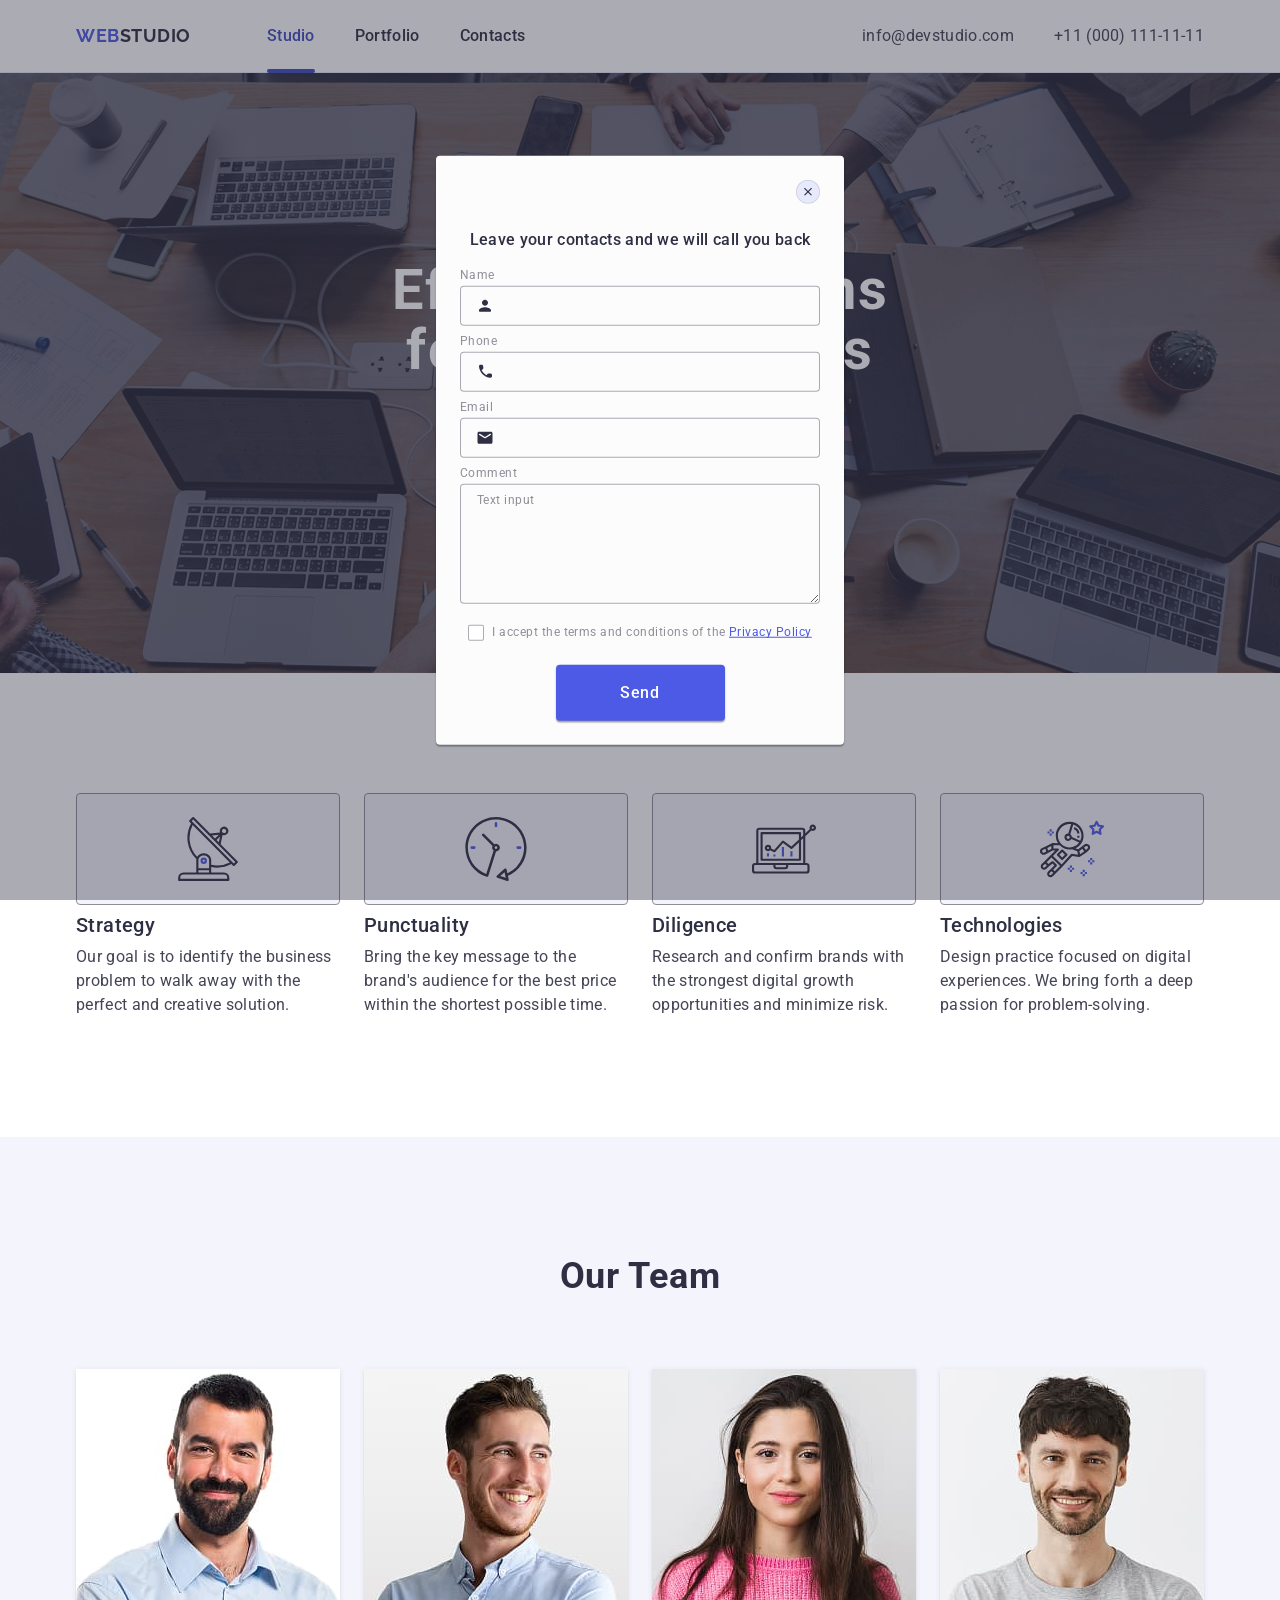
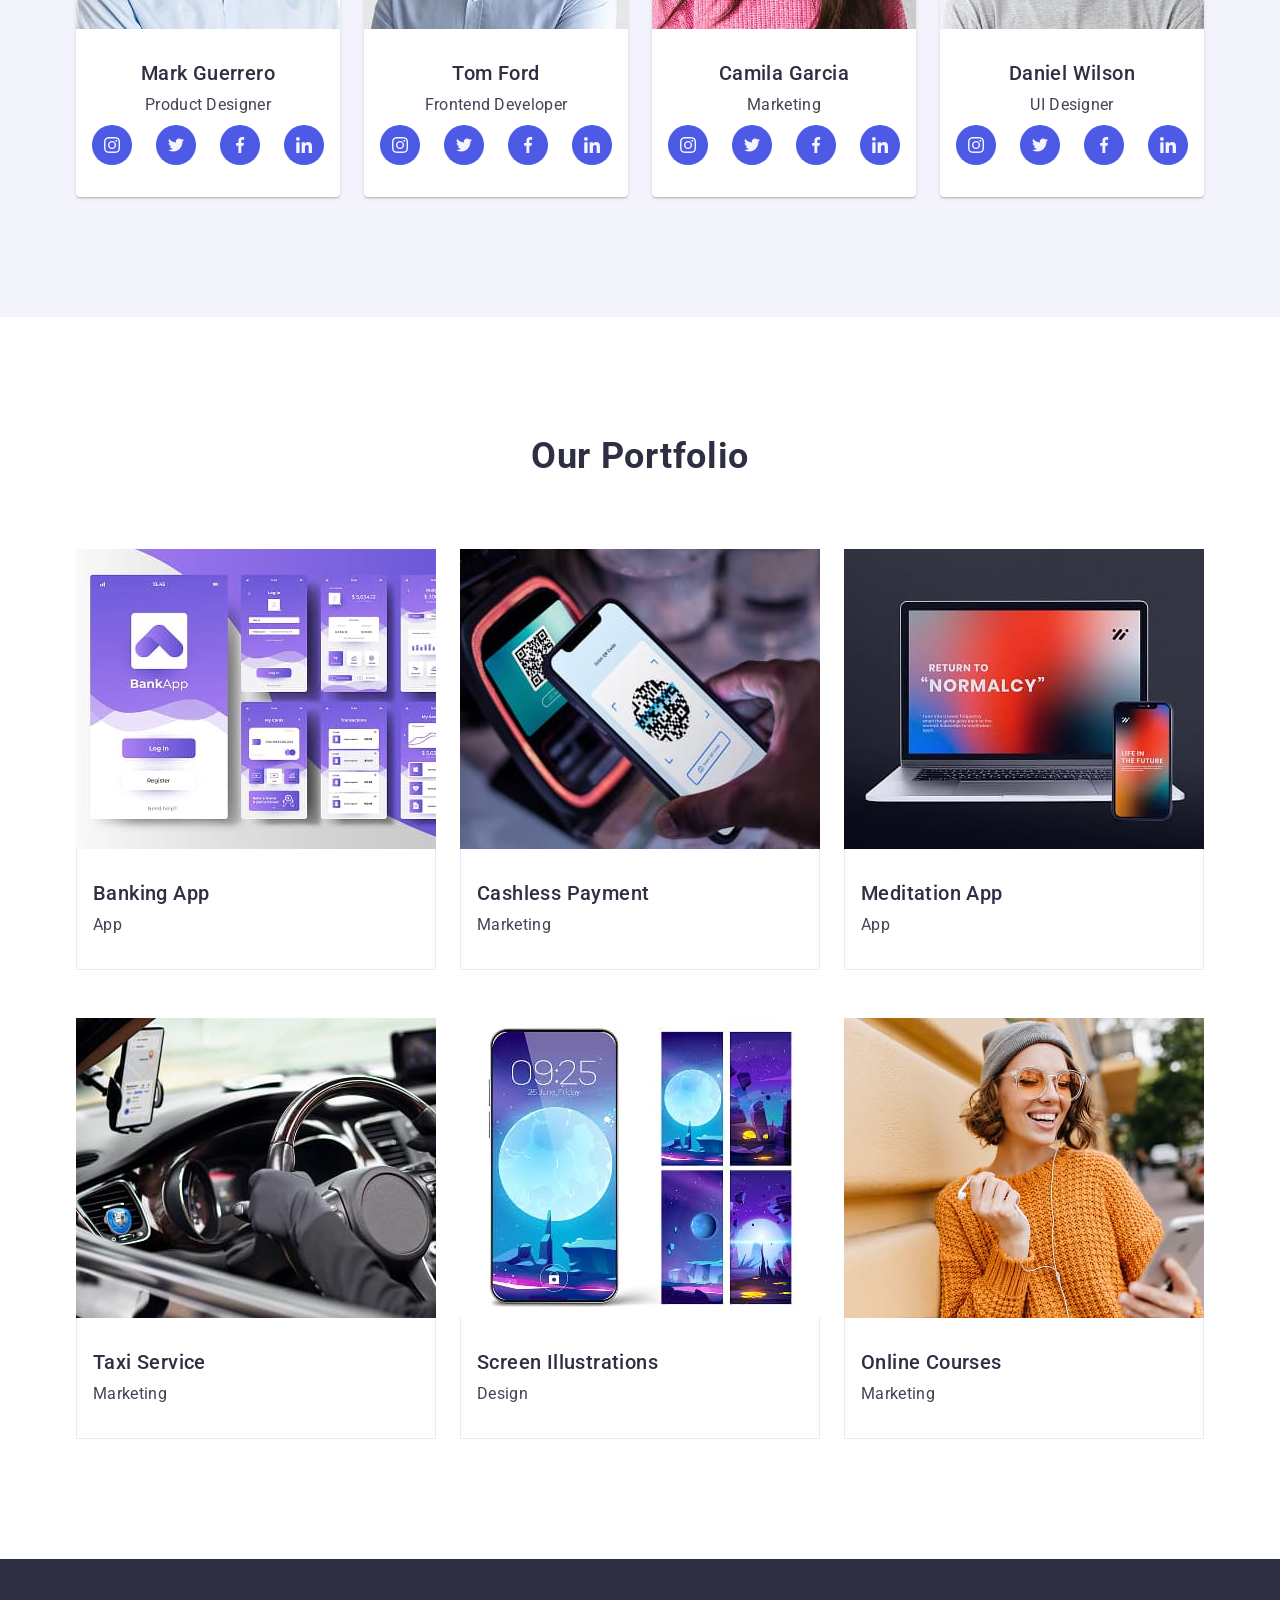
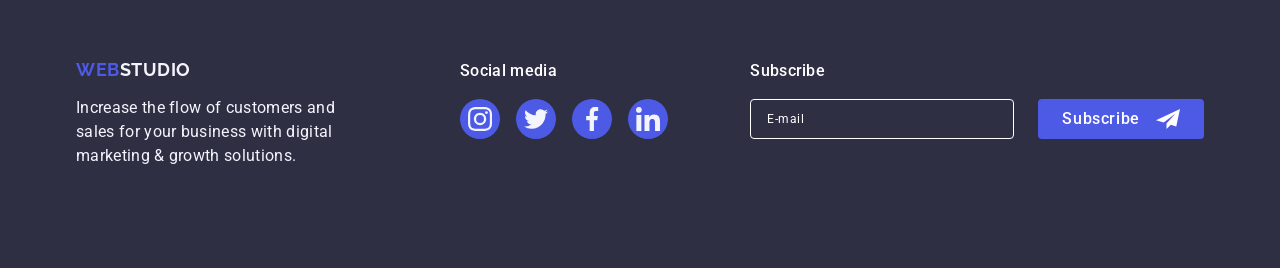
==== commit 47e8a95a: "upate file" ====
--- a/index.html
+++ b/index.html
@@ -56,7 +56,9 @@
       <section class="hero-section">
         <div class="container">
           <h1 class="hero-title">Effective Solutions for Your Business</h1>
-          <button type="button" class="hero-button">Order Service</button>
+          <button type="button" class="hero-button" data-modal-open>
+            Order Service
+          </button>
         </div>
       </section>
 
@@ -465,13 +467,35 @@
             </li>
           </ul>
         </div>
+
+        <div class="footer-form-container">
+          <p class="footer-form-title">Subscribe</p>
+          <form class="footer-form" name="subscribe-form">
+            <label name="email" for="email">
+              <input
+                class="footer-form-input"
+                type="email"
+                name="email"
+                id="email"
+                placeholder="E-mail"
+              />
+            </label>
+
+            <button class="footer-form-btn" type="button">
+              Subscribe
+              <svg class="footer-form-icon" width="24" height="24">
+                <use href="./images/icons.svg#icon-subscribe"></use>
+              </svg>
+            </button>
+          </form>
+        </div>
       </div>
     </footer>
 
     <!-- MODAL -->
-    <div class="backdrop is-open">
+    <div class="backdrop is-open" data-modal>
       <div class="modal">
-        <button type="button" class="modal-close-btn">
+        <button type="button" class="modal-close-btn" data-modal-close>
           <svg class="modal-close-icon" width="8" height="8">
             <use href="./images/icons.svg#icon-close"></use>
           </svg>
@@ -480,36 +504,76 @@
 
         <!-- MODAL FORM -->
         <form name="modal-form">
-          <label class="modal-label" for="name">Name</label>
-          <div class="modal-input-group">
-            <input class="modal-input-field" type="text" id="name" />
-            <svg class="modal-input-icon" width="18" height="24">
-              <use href="./images/icons.svg#icon-person"></use>
-            </svg>
+          <div class="modal-thumb">
+            <label class="modal-label" for="name">Name</label>
+            <div class="modal-input-group">
+              <input class="modal-input-field" type="text" id="name" required />
+              <svg class="modal-input-icon" width="18" height="24">
+                <use href="./images/icons.svg#icon-person"></use>
+              </svg>
+            </div>
           </div>
-          <label class="modal-label" for="tel">Phone</label>
-          <div class="modal-input-group">
-            <input class="modal-input-field" type="tel" name="tel" />
-            <svg class="modal-input-icon" width="18" height="24">
-              <use href="./images/icons.svg#icon-phone"></use>
-            </svg>
+          <div class="modal-thumb">
+            <label class="modal-label" for="tel">Phone</label>
+            <div class="modal-input-group">
+              <input
+                class="modal-input-field"
+                type="tel"
+                name="tel"
+                id="tel"
+                required
+              />
+              <svg class="modal-input-icon" width="18" height="24">
+                <use href="./images/icons.svg#icon-phone"></use>
+              </svg>
+            </div>
           </div>
-          <label class="modal-label" for="email">Email</label>
-          <div class="modal-input-group">
-            <input class="modal-input-field" type="email" id="email" />
-            <svg class="modal-input-icon" width="18" height="24">
-              <use href="./images/icons.svg#icon-email"></use>
-            </svg>
+          <div class="modal-thumb">
+            <label class="modal-label" for="email">Email</label>
+            <div class="modal-input-group">
+              <input
+                class="modal-input-field"
+                type="email"
+                id="email"
+                required
+              />
+              <svg class="modal-input-icon" width="18" height="24">
+                <use href="./images/icons.svg#icon-email"></use>
+              </svg>
+            </div>
           </div>
-          <label class="modal-label" for="textarea">Comment</label>
-          <textarea
-            class="modal-textarea"
-            name="textarea"
-            id="textarea"
-            placeholder="Text input"
-          ></textarea>
+          <div class="modal-textarea-thumb">
+            <label class="modal-label" for="textarea">Comment</label>
+            <textarea
+              class="modal-textarea"
+              name="textarea"
+              id="textarea"
+              placeholder="Text input"
+            ></textarea>
+          </div>
+          <div class="checkbox-container">
+            <input
+              class="visually-hidden checkbox-input"
+              type="checkbox"
+              id="checkbox"
+              value="true"
+            />
+            <label class="checkbox-label" for="checkbox" name="checkbox">
+              <span class="checkbox-icon-wrapper">
+                <svg class="checkbox-icon" width="10" height="8">
+                  <use href="./images/icons.svg#icon-check"></use>
+                </svg>
+              </span>
+              <span class="checkbox-text">
+                I accept the terms and conditions of the
+                <a class="checkbox-link" href="">Privacy Policy</a>
+              </span>
+            </label>
+          </div>
+          <button class="modal-send-btn" type="submit">Send</button>
         </form>
       </div>
     </div>
+    <script src="./js/modal.js"></script>
   </body>
 </html>
--- a/css/styles.css
+++ b/css/styles.css
@@ -490,6 +490,83 @@
   fill: #f4f4fd;
 }
 
+.footer-form-container {
+  margin-left: auto;
+}
+
+.footer-form {
+  display: flex;
+  align-items: center;
+  justify-content: center;
+}
+
+.footer-form-title {
+  font-weight: 500;
+  font-size: 16px;
+  line-height: 1.5;
+  letter-spacing: 0.02em;
+  color: #ffffff;
+  margin-bottom: 16px;
+}
+
+.footer-form-input {
+  width: 264px;
+  height: 40px;
+  border: 1px solid #ffffff;
+  border-radius: 4px;
+  background-color: transparent;
+  outline: none;
+  padding: 8px 16px;
+  font-weight: 400;
+  font-size: 12px;
+  line-height: 2;
+  letter-spacing: 0.04em;
+  color: #ffffff;
+  margin-right: 24px;
+}
+
+.footer-form-input:focus {
+  border-color: #4d5ae5;
+}
+
+.footer-form-input::placeholder {
+  font-weight: 400;
+  font-size: 12px;
+  line-height: 2;
+  letter-spacing: 0.04em;
+  color: #ffffff;
+}
+
+.footer-form-btn {
+  display: flex;
+  text-align: center;
+  justify-content: center;
+  border-radius: 4px;
+  border: none;
+  padding: 8px 24px;
+  min-width: 165px;
+  height: 40px;
+  font-family: inherit;
+  font-weight: 500;
+  font-size: 16px;
+  line-height: 1.5;
+  letter-spacing: 0.04em;
+  text-align: center;
+  color: #ffffff;
+  background-color: #4d5ae5;
+  transition: background-color 250ms cubic-bezier(0.4, 0, 0.2, 1);
+}
+
+.footer-form-btn:hover,
+.footer-form-btn:focus {
+  background-color: #404bbf;
+}
+
+.footer-form-icon {
+  margin-left: 16px;
+  fill: #ffffff;
+}
+
 .backdrop {
   position: fixed;
   top: 0;
@@ -520,13 +597,13 @@
   box-shadow: 0 1px 1px 0 rgba(0, 0, 0, 0.14), 0 1px 3px 0 rgba(0, 0, 0, 0.12),
     0 2px 1px 0 rgba(0, 0, 0, 0.2);
   background-color: #fcfcfc;
-  transform: translate(-50%, -50%);
+  transform: translate(-50%, -50%) scaleX(1);
   transition: transform 250ms cubic-bezier(0.4, 0, 0.2, 1);
   padding: 72px 24px 24px 24px;
 }
 
 .backdrop:not(.is-open) .modal {
-  transform: translate(-50%, -50%), scaleX(1.5);
+  transform: translate(-50%, -50%) scaleX(0.5);
 }
 
 .modal-close-btn {
@@ -573,6 +650,10 @@
   margin-bottom: 16px;
 }
 
+.modal-thumb {
+  margin-bottom: 8px;
+}
+
 .modal-label {
   display: block;
   font-size: 12px;
@@ -580,23 +661,25 @@
   letter-spacing: 0.04em;
   color: #8e8f99;
   margin-bottom: 4px;
+  cursor: pointer;
 }
 
 .modal-input-group {
   position: relative;
-  width: 360px;
-  height: 40px;
-  margin-bottom: 8px;
 }
 
 .modal-input-field {
   width: 100%;
-  height: 100%;
+  height: 40px;
   padding: 0;
   padding-left: 38px;
   background-color: #fcfcfc;
   border: 1px solid rgba(46, 47, 66, 0.4);
   border-radius: 4px;
+  font-size: 12px;
+  line-height: 1.17;
+  letter-spacing: 0.04em;
+  outline: none;
   transition: border-color 250ms cubic-bezier(0.4, 0, 0.2, 1);
 }
 
@@ -616,23 +699,103 @@
   fill: #4d5ae5;
 }
 
+.modal-textarea-thumb {
+  margin-bottom: 16px;
+}
+
 .modal-textarea {
-  width: 360px;
+  width: 100%;
   height: 120px;
   background-color: #fcfcfc;
   border: 1px solid rgba(46, 47, 66, 0.4);
   border-radius: 4px;
+  outline: none;
+  font-size: 12px;
+  line-height: 1.17;
+  letter-spacing: 0.04em;
   padding: 8px 16px;
-  margin-bottom: 16px;
 }
 
 .modal-textarea::placeholder {
+  color: #8e8f99;
+}
+
+.modal-textarea:focus {
+  border-color: #4d5ae5;
+}
+
+.checkbox-container {
+  margin-bottom: 24px;
+}
+
+.checkbox-label {
+  display: flex;
+  justify-content: center;
+  align-items: center;
+}
+
+.checkbox-icon-wrapper {
+  display: flex;
+  justify-content: center;
+  align-items: center;
+  width: 16px;
+  height: 16px;
+  margin-right: 8px;
+  border-radius: 2px;
+  border: 1px solid rgba(46, 47, 66, 0.4);
+  background-color: #ffffff;
+  transition: border 250ms cubic-bezier(0.4, 0, 0.2, 1),
+    background-color 250ms cubic-bezier(0.4, 0, 0.2, 1);
+}
+
+.checkbox-icon {
+  fill: #ffffff;
+  transition: fill 250ms cubic-bezier(0.4, 0, 0.2, 1);
+}
+
+.checkbox-input:checked + .checkbox-label > .checkbox-icon-wrapper {
+  background-color: #404bbf;
+  border: none;
+  fill: #f4f4fd;
+}
+
+.checkbox-text {
   font-size: 12px;
   line-height: 1.17;
   letter-spacing: 0.04em;
   color: #8e8f99;
 }
 
-.modal-textarea:focus {
-  border-color: #4d5ae5;
-}
+.checkbox-link {
+  line-height: 1.33;
+  text-decoration: underline;
+  text-decoration-skip-ink: none;
+  color: #4d5ae5;
+}
+
+.modal-send-btn {
+  display: block;
+  min-width: 169px;
+  /* height: 56px; */
+  margin: 0 auto;
+  font-family: inherit;
+  padding: 16px 32px;
+  cursor: pointer;
+  font-weight: 500;
+  font-size: 16px;
+  line-height: 1.5;
+  letter-spacing: 0.04em;
+  text-align: center;
+  color: #ffffff;
+  box-shadow: 0 1px 1px 0 rgba(0, 0, 0, 0.14), 0 1px 3px 0 rgba(0, 0, 0, 0.12),
+    0 2px 1px 0 rgba(0, 0, 0, 0.2);
+  background-color: #4d5ae5;
+  border: none;
+  border-radius: 4px;
+  transition: background-color 250ms cubic-bezier(0.4, 0, 0.2, 1);
+}
+
+.modal-send-btn:hover,
+.modal-send-btn:focus {
+  background-color: #404bbf;
+}
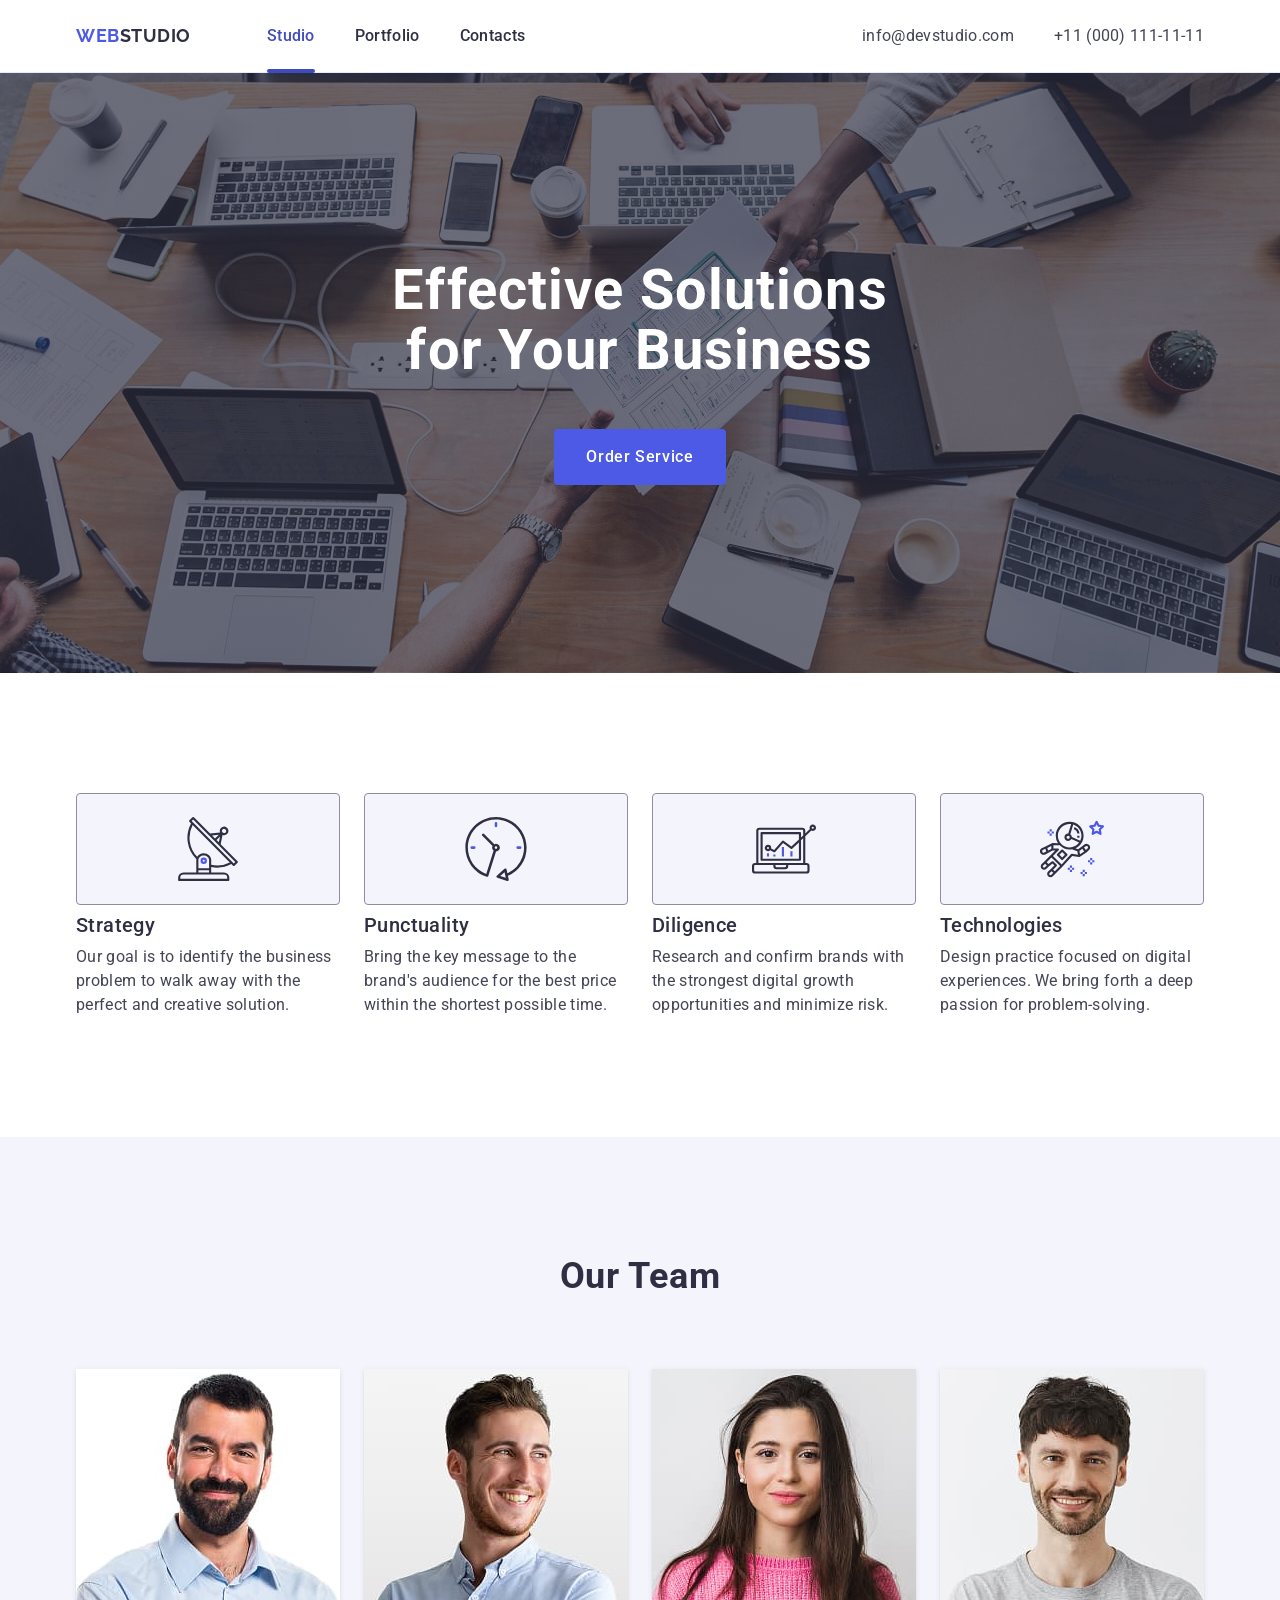
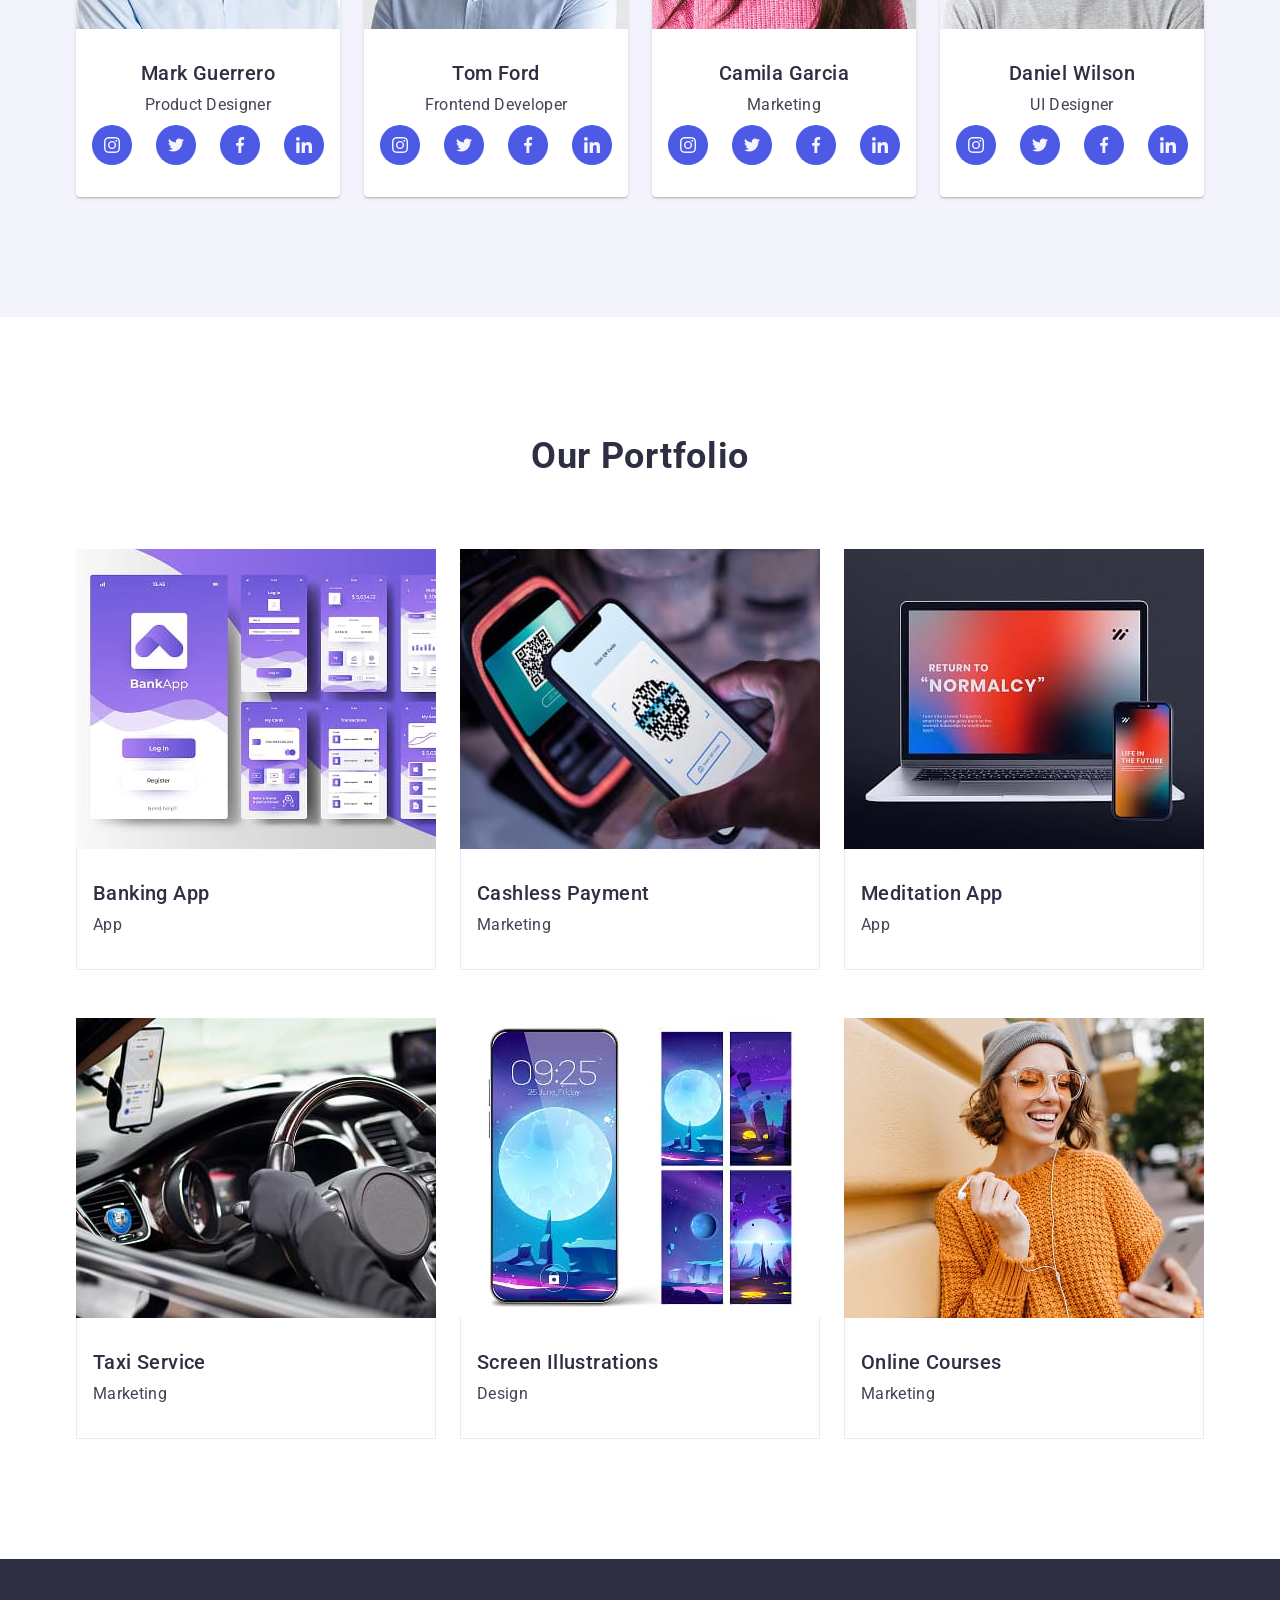
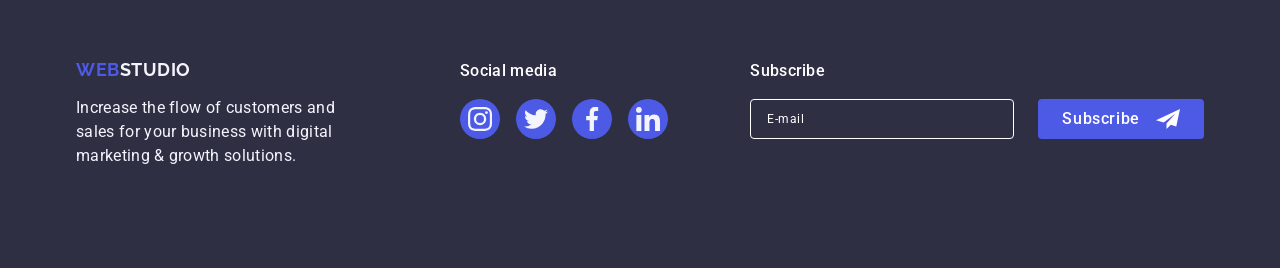
==== commit 7244c600: "update file" ====
--- a/index.html
+++ b/index.html
@@ -493,7 +493,7 @@
     </footer>
 
     <!-- MODAL -->
-    <div class="backdrop is-open" data-modal>
+    <div class="backdrop" data-modal>
       <div class="modal">
         <button type="button" class="modal-close-btn" data-modal-close>
           <svg class="modal-close-icon" width="8" height="8">
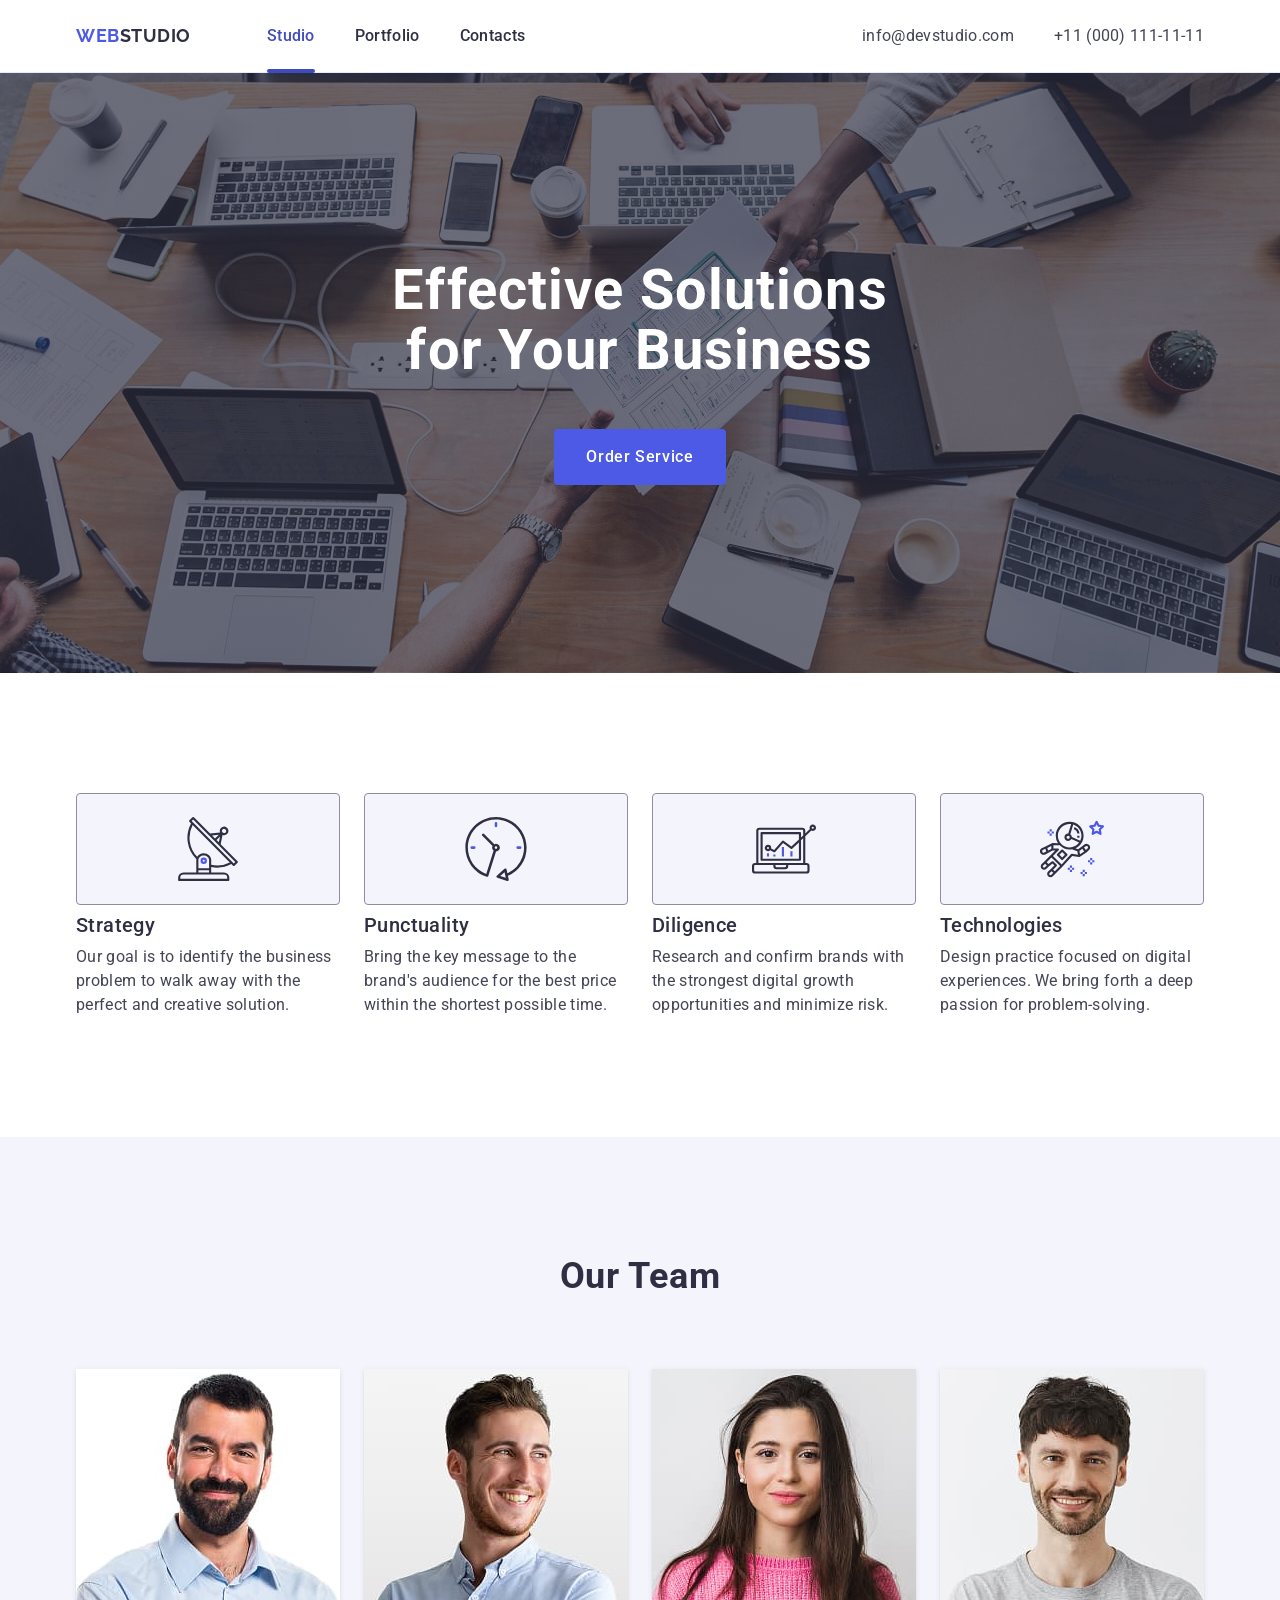
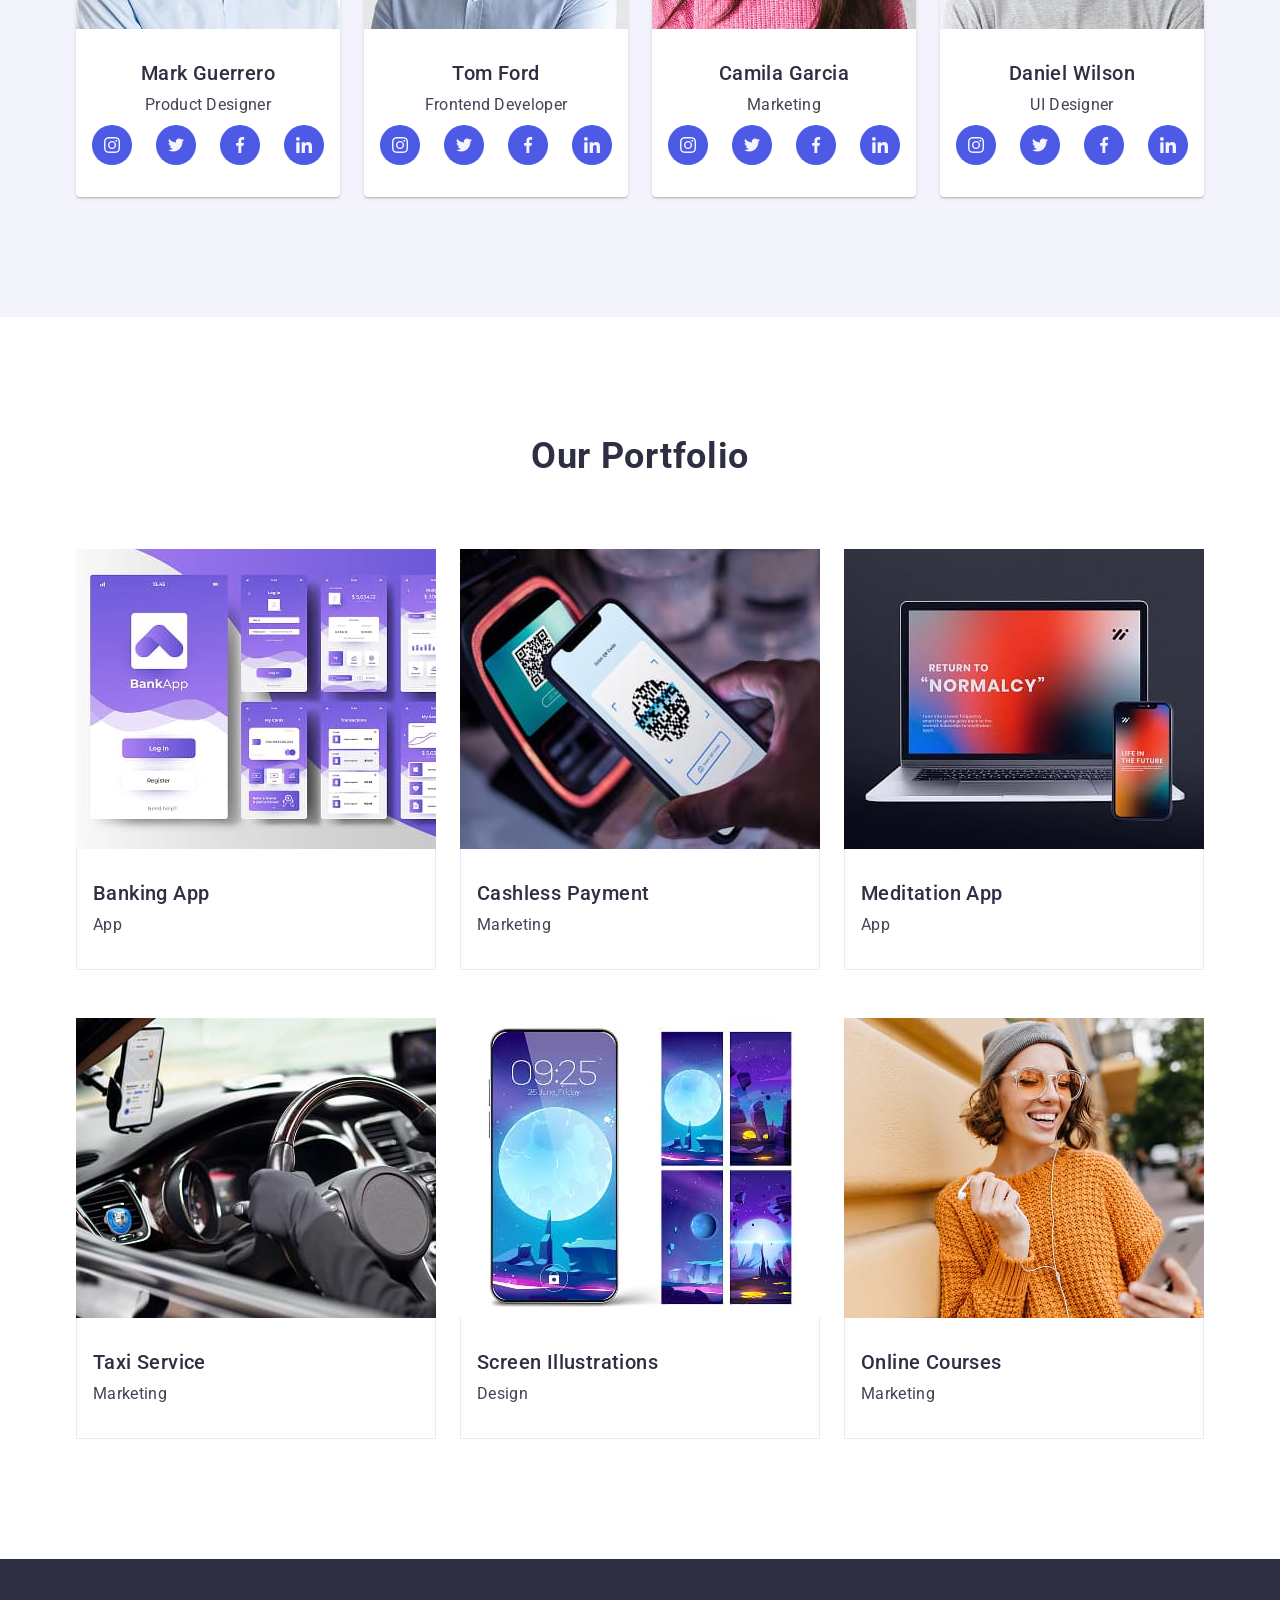
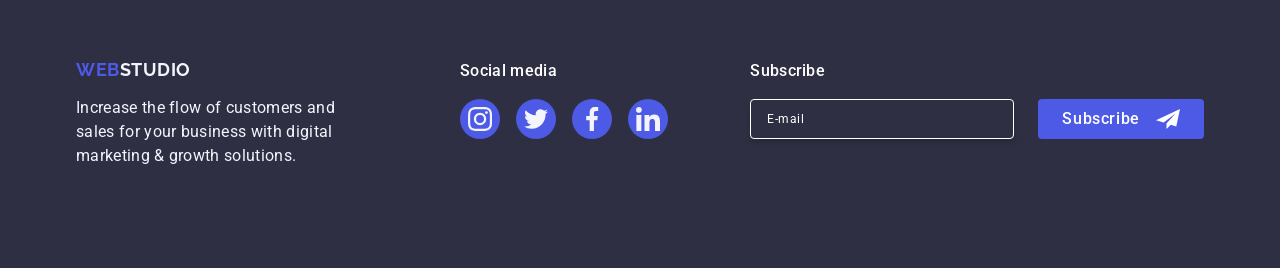
==== commit c4d52e6e: "update file" ====
--- a/index.html
+++ b/index.html
@@ -471,17 +471,17 @@
         <div class="footer-form-container">
           <p class="footer-form-title">Subscribe</p>
           <form class="footer-form" name="subscribe-form">
-            <label name="email" for="email">
+            <label class="footer-form-label" for="user-email">
               <input
                 class="footer-form-input"
                 type="email"
-                name="email"
-                id="email"
+                name="user-email"
+                id="user-email"
                 placeholder="E-mail"
               />
             </label>
 
-            <button class="footer-form-btn" type="button">
+            <button class="footer-form-btn" type="submit">
               Subscribe
               <svg class="footer-form-icon" width="24" height="24">
                 <use href="./images/icons.svg#icon-subscribe"></use>
@@ -505,9 +505,15 @@
         <!-- MODAL FORM -->
         <form name="modal-form">
           <div class="modal-thumb">
-            <label class="modal-label" for="name">Name</label>
+            <label class="modal-label" for="user-name">Name</label>
             <div class="modal-input-group">
-              <input class="modal-input-field" type="text" id="name" required />
+              <input
+                class="modal-input-field"
+                type="text"
+                name="user-name"
+                id="user-name"
+                required
+              />
               <svg class="modal-input-icon" width="18" height="24">
                 <use href="./images/icons.svg#icon-person"></use>
               </svg>
@@ -519,7 +525,7 @@
               <input
                 class="modal-input-field"
                 type="tel"
-                name="tel"
+                name="user-tel"
                 id="tel"
                 required
               />
@@ -533,6 +539,7 @@
             <div class="modal-input-group">
               <input
                 class="modal-input-field"
+                name="user-email"
                 type="email"
                 id="email"
                 required
@@ -543,11 +550,11 @@
             </div>
           </div>
           <div class="modal-textarea-thumb">
-            <label class="modal-label" for="textarea">Comment</label>
+            <label class="modal-label" for="user-comment">Comment</label>
             <textarea
               class="modal-textarea"
               name="textarea"
-              id="textarea"
+              id="user-comment"
               placeholder="Text input"
             ></textarea>
           </div>
@@ -555,19 +562,18 @@
             <input
               class="visually-hidden checkbox-input"
               type="checkbox"
-              id="checkbox"
+              name="user-privacy"
+              id="user-privacy"
               value="true"
             />
-            <label class="checkbox-label" for="checkbox" name="checkbox">
+            <!-- prettier-ignore -->
+            <label class="checkbox-label" for="user-privacy">
               <span class="checkbox-icon-wrapper">
                 <svg class="checkbox-icon" width="10" height="8">
                   <use href="./images/icons.svg#icon-check"></use>
                 </svg>
               </span>
-              <span class="checkbox-text">
-                I accept the terms and conditions of the
-                <a class="checkbox-link" href="">Privacy Policy</a>
-              </span>
+              I accept the terms and conditions of the <a class="checkbox-link" href="">Privacy Policy</a>
             </label>
           </div>
           <button class="modal-send-btn" type="submit">Send</button>
--- a/css/styles.css
+++ b/css/styles.css
@@ -498,6 +498,7 @@
   display: flex;
   align-items: center;
   justify-content: center;
+  gap: 24px;
 }
 
 .footer-form-title {
@@ -522,7 +523,7 @@
   line-height: 2;
   letter-spacing: 0.04em;
   color: #ffffff;
-  margin-right: 24px;
+  box-shadow: 0px 4px 4px rgba(0, 0, 0, 0.15);
 }
 
 .footer-form-input:focus {
@@ -539,7 +540,7 @@
 
 .footer-form-btn {
   display: flex;
-  text-align: center;
+  align-items: center;
   justify-content: center;
   border-radius: 4px;
   border: none;
@@ -554,6 +555,7 @@
   text-align: center;
   color: #ffffff;
   background-color: #4d5ae5;
+  cursor: pointer;
   transition: background-color 250ms cubic-bezier(0.4, 0, 0.2, 1);
 }
 
@@ -612,7 +614,8 @@
   align-items: center;
   width: 24px;
   height: 24px;
-  border-radius: 100%;
+  padding: 0;
+  border-radius: 50%;
   border: 1px solid rgba(0, 0, 0, 0.1);
   background-color: #e7e9fc;
   transition: background-color 250ms cubic-bezier(0.4, 0, 0.2, 1),
@@ -673,13 +676,13 @@
   height: 40px;
   padding: 0;
   padding-left: 38px;
-  background-color: #fcfcfc;
+  background-color: transparent;
   border: 1px solid rgba(46, 47, 66, 0.4);
   border-radius: 4px;
   font-size: 12px;
   line-height: 1.17;
   letter-spacing: 0.04em;
-  outline: none;
+  outline: transparent;
   transition: border-color 250ms cubic-bezier(0.4, 0, 0.2, 1);
 }
 
@@ -689,9 +692,10 @@
 
 .modal-input-icon {
   position: absolute;
-  top: 8px;
+  top: 50%;
   left: 16px;
   fill: #2e2f42;
+  transform: translateY(-50%);
   transition: fill 250ms cubic-bezier(0.4, 0, 0.2, 1);
 }
 
@@ -706,14 +710,17 @@
 .modal-textarea {
   width: 100%;
   height: 120px;
-  background-color: #fcfcfc;
+  background-color: transparent;
   border: 1px solid rgba(46, 47, 66, 0.4);
   border-radius: 4px;
-  outline: none;
+  outline: transparent;
+  color: rgba(46, 47, 66, 0.4);
   font-size: 12px;
   line-height: 1.17;
   letter-spacing: 0.04em;
   padding: 8px 16px;
+  resize: none;
+  transition: border-color 250ms cubic-bezier(0.4, 0, 0.2, 1);
 }
 
 .modal-textarea::placeholder {
@@ -732,10 +739,14 @@
   display: flex;
   justify-content: center;
   align-items: center;
+  font-size: 12px;
+  line-height: 1.17;
+  letter-spacing: 0.04em;
+  color: #8e8f99;
 }
 
 .checkbox-icon-wrapper {
-  display: flex;
+  display: inline-flex;
   justify-content: center;
   align-items: center;
   width: 16px;
@@ -744,26 +755,16 @@
   border-radius: 2px;
   border: 1px solid rgba(46, 47, 66, 0.4);
   background-color: #ffffff;
+  fill: transparent;
   transition: border 250ms cubic-bezier(0.4, 0, 0.2, 1),
-    background-color 250ms cubic-bezier(0.4, 0, 0.2, 1);
-}
-
-.checkbox-icon {
-  fill: #ffffff;
-  transition: fill 250ms cubic-bezier(0.4, 0, 0.2, 1);
+    background-color 250ms cubic-bezier(0.4, 0, 0.2, 1),
+    fill 250ms cubic-bezier(0.4, 0, 0.2, 1);
 }
 
 .checkbox-input:checked + .checkbox-label > .checkbox-icon-wrapper {
   background-color: #404bbf;
   border: none;
   fill: #f4f4fd;
-}
-
-.checkbox-text {
-  font-size: 12px;
-  line-height: 1.17;
-  letter-spacing: 0.04em;
-  color: #8e8f99;
 }
 
 .checkbox-link {
